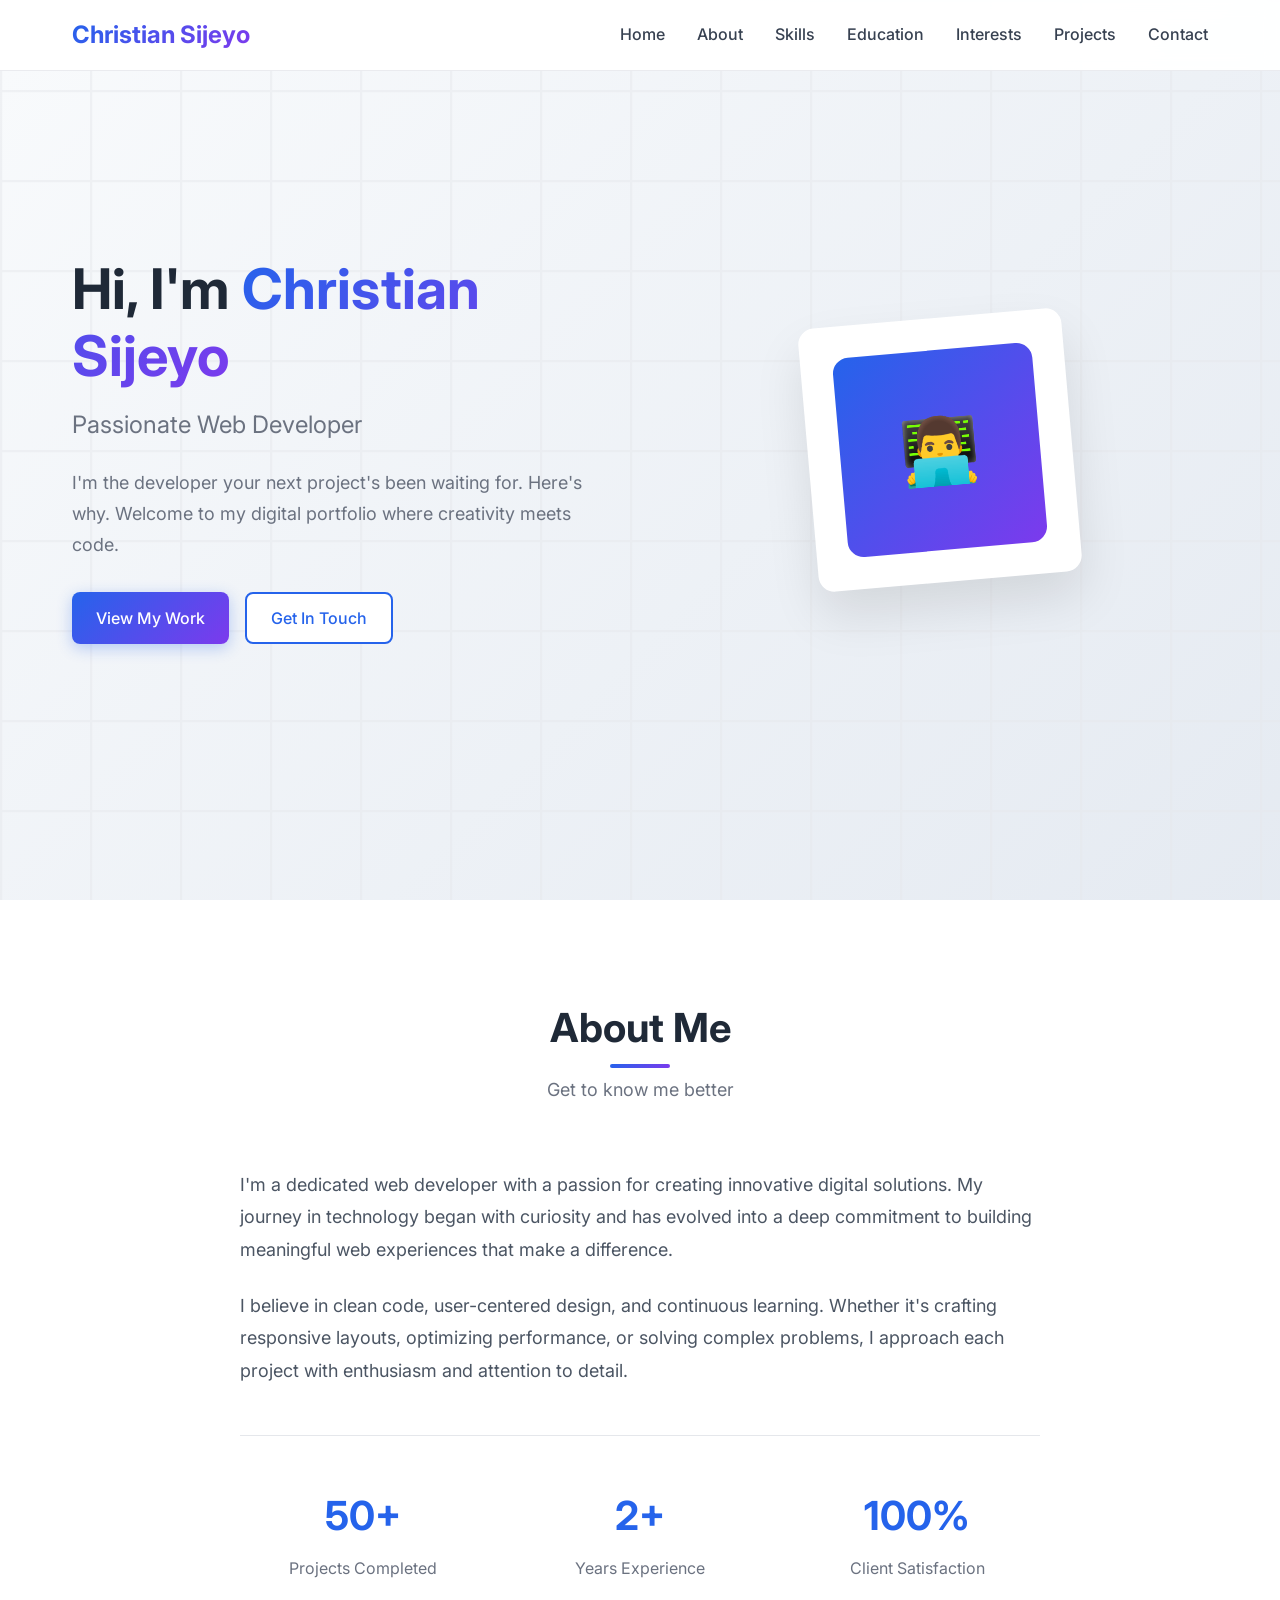
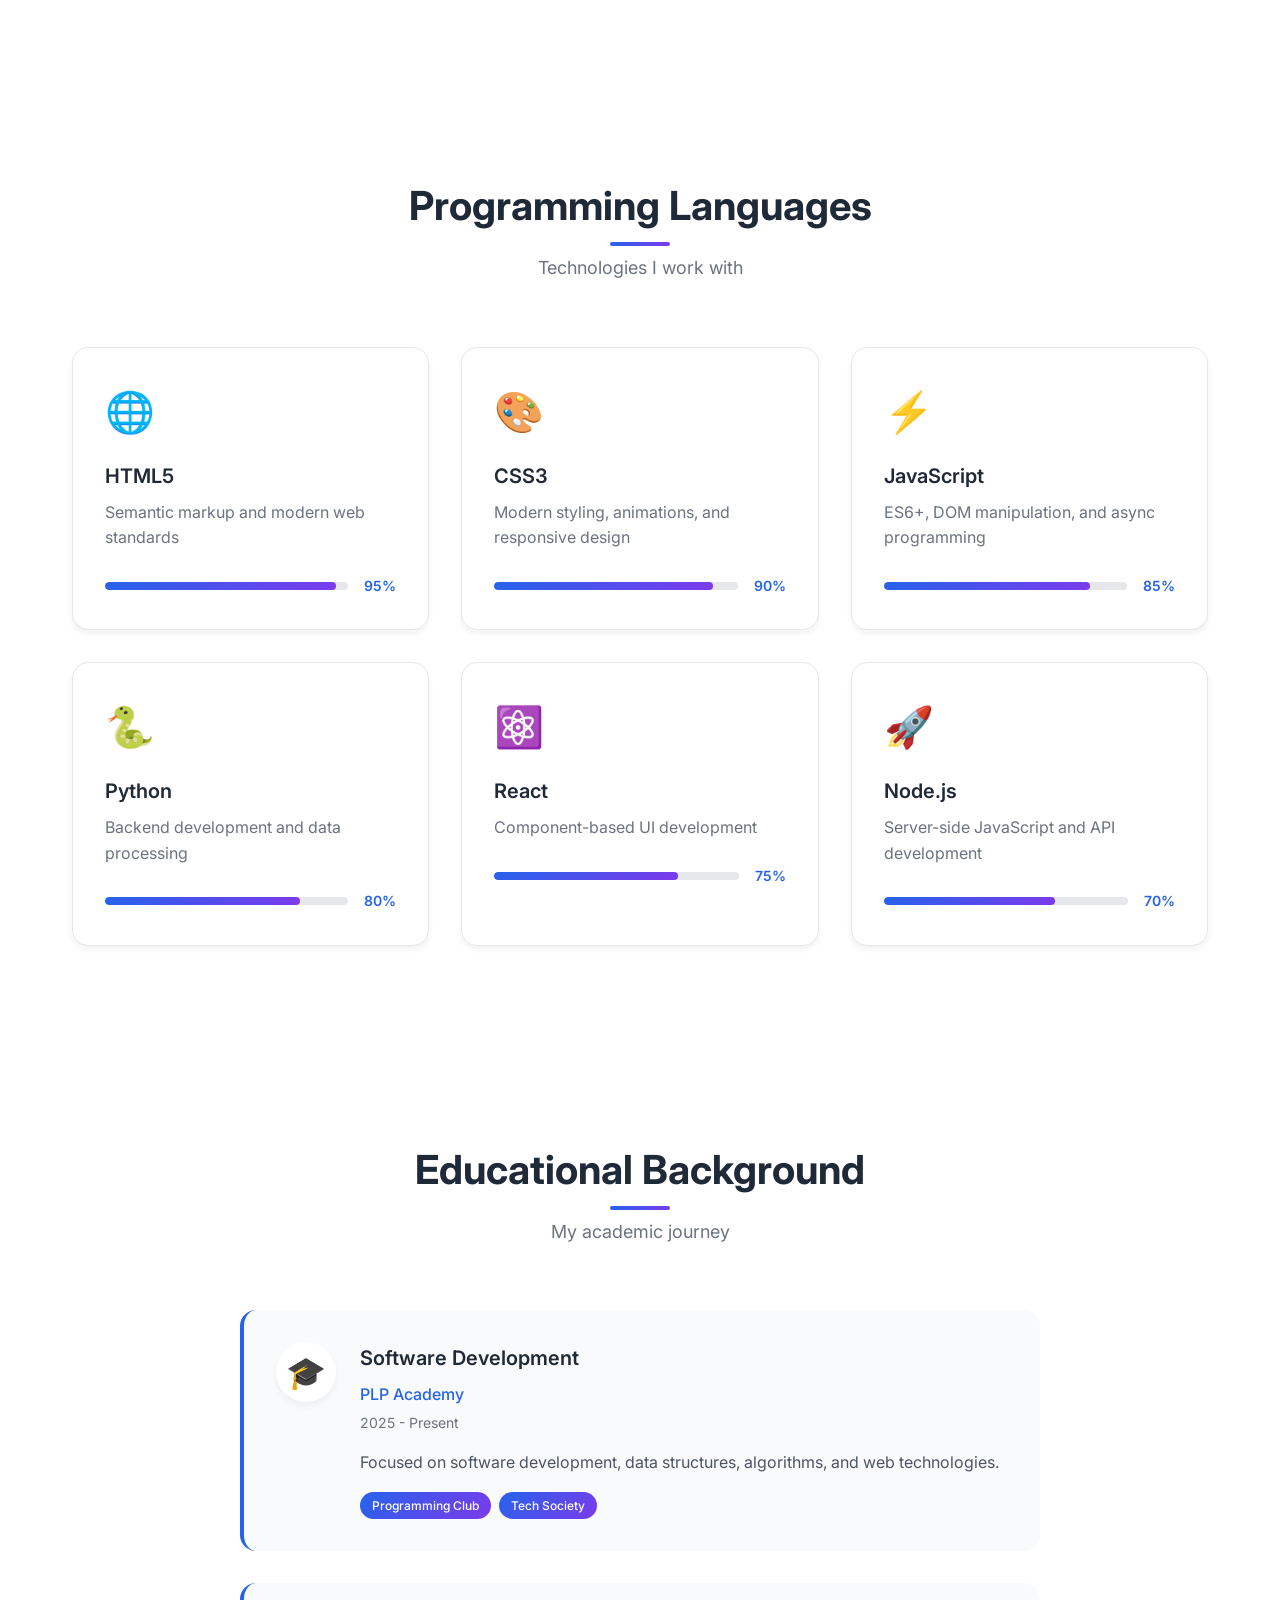
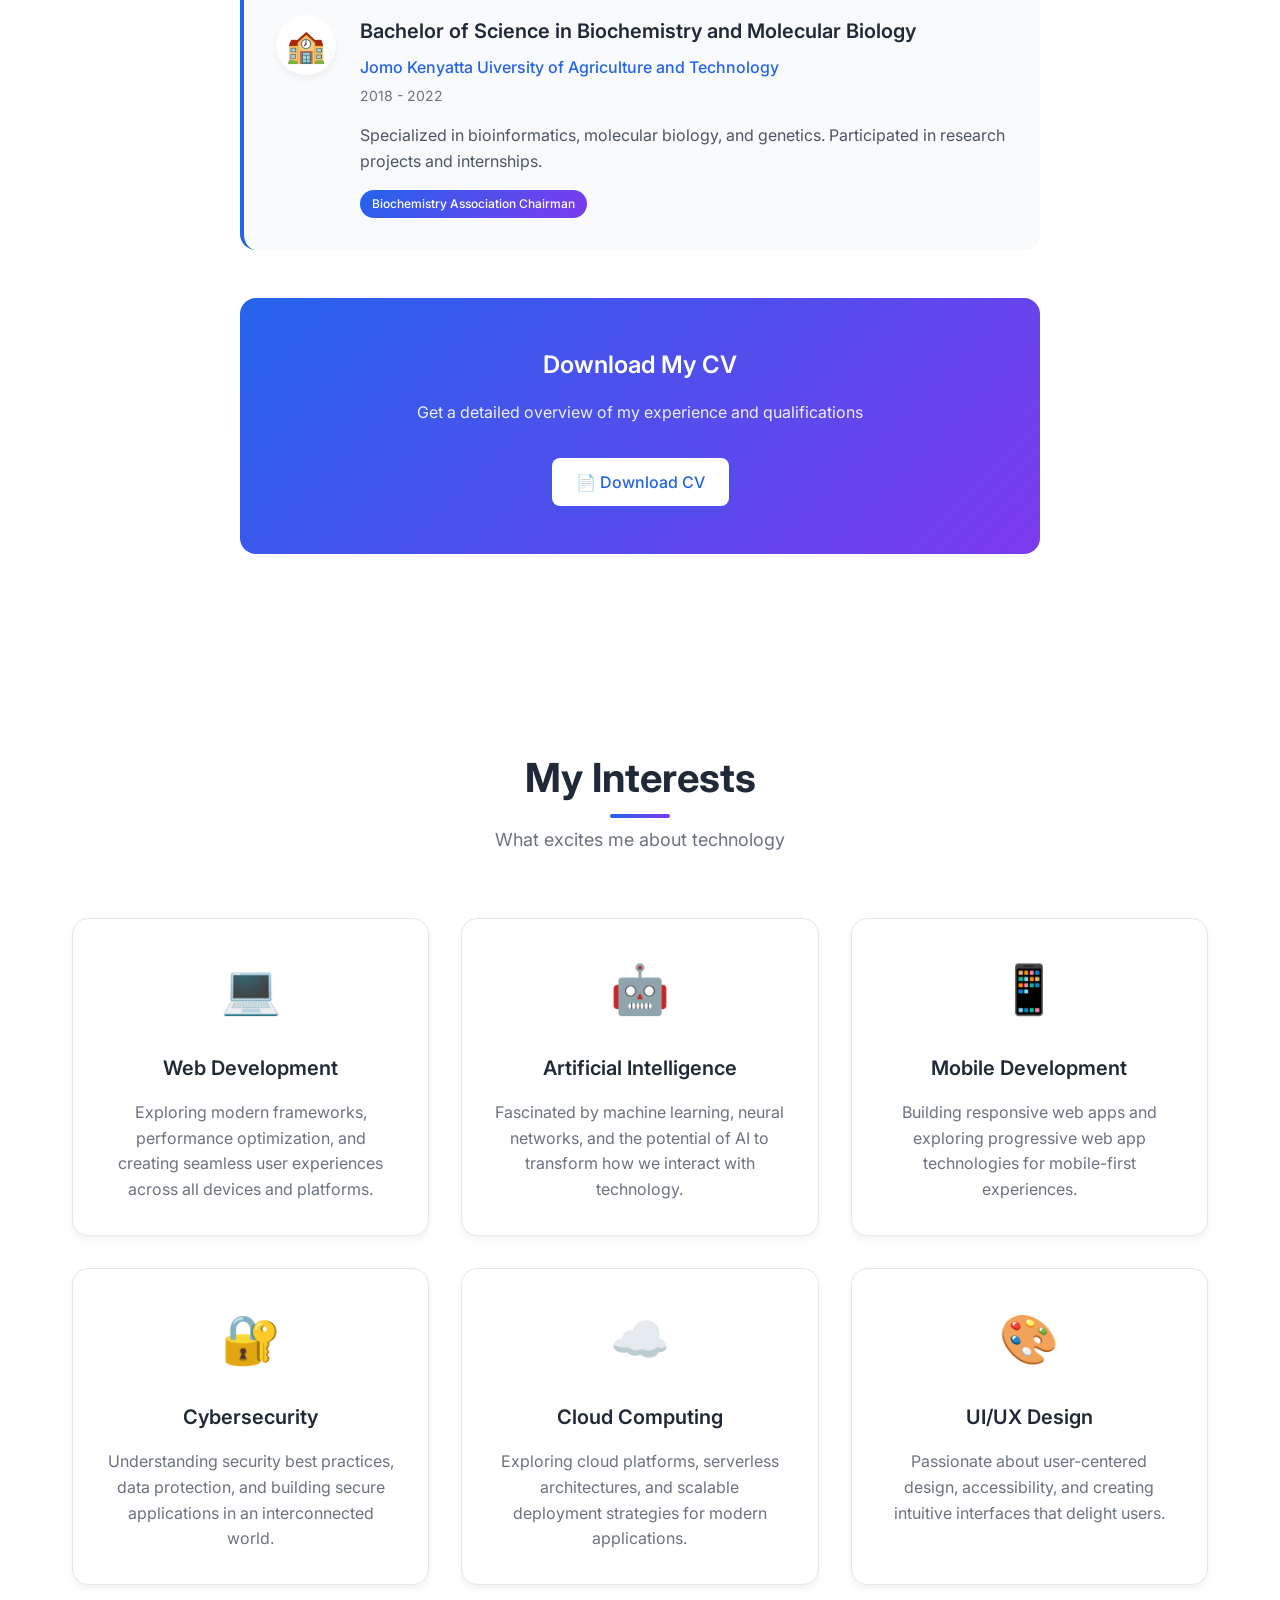
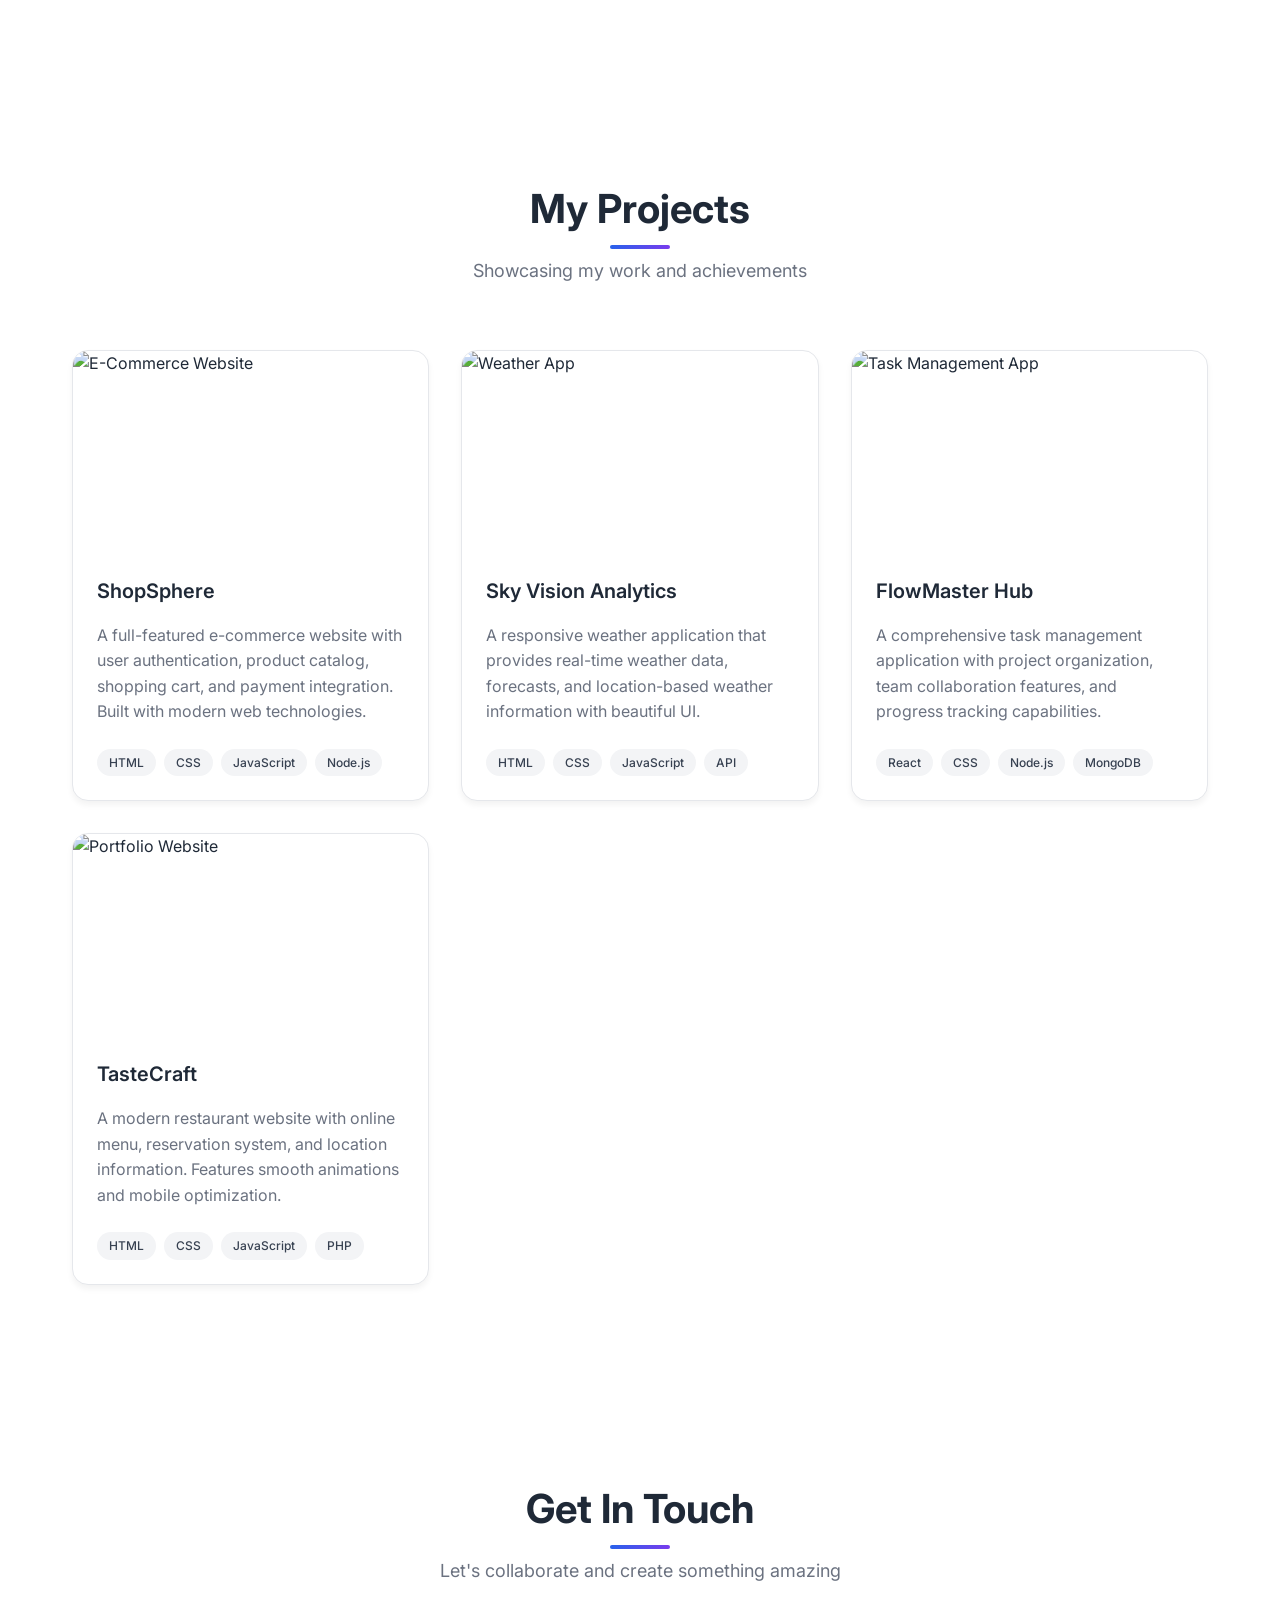
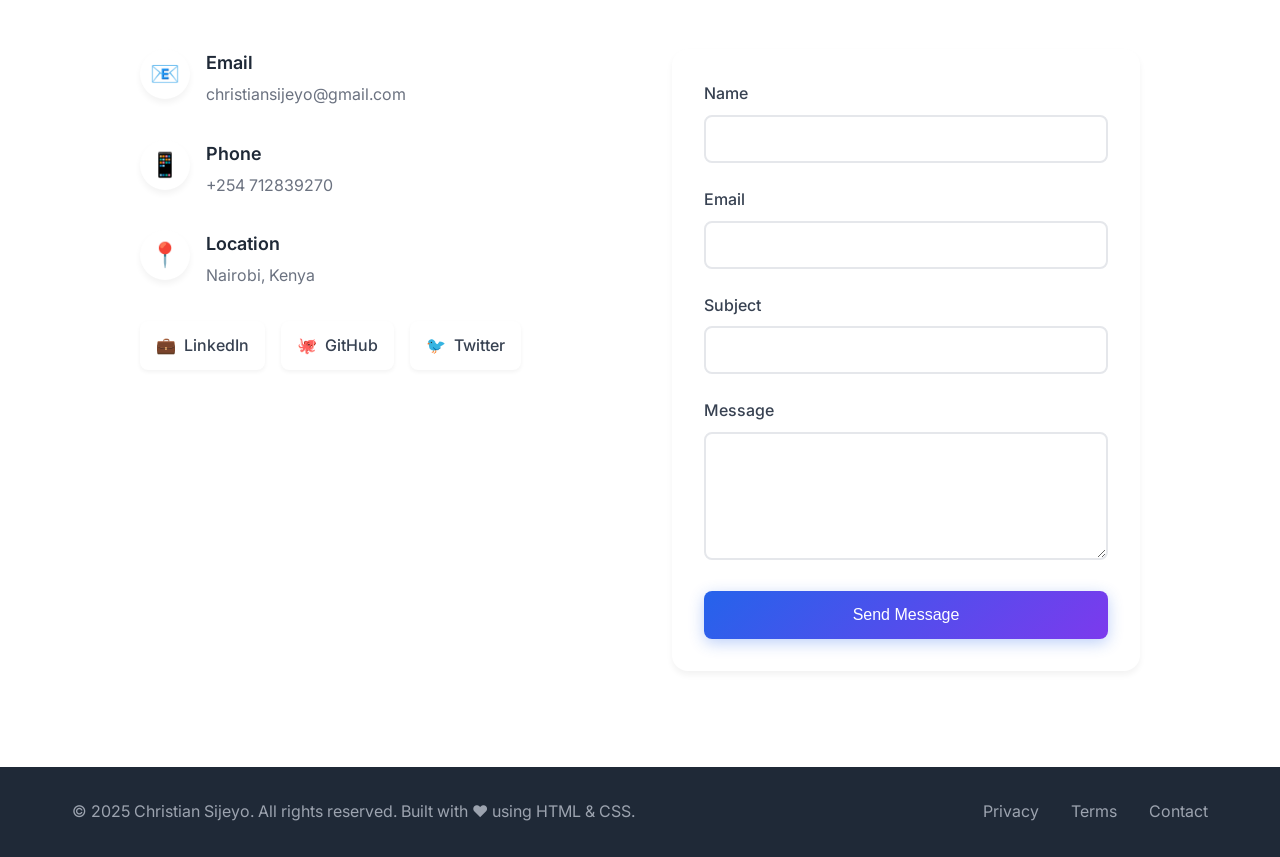
==== portfolio.html @ c9633a33 "First commit" ====
<!DOCTYPE html>
<html lang="en">
<head>
    <meta charset="UTF-8">
    <meta name="viewport" content="width=device-width, initial-scale=1.0">
    <title>Christian Sijeyo - Portfolio | Web Developer</title>
    <meta name="description" content="Portfolio of [Christian Sijeyo] - Passionate Web Developer showcasing skills, projects, and experiences">
    <link rel="stylesheet" href="style.css">
    <link rel="preconnect" href="https://fonts.googleapis.com">
    <link rel="preconnect" href="https://fonts.gstatic.com" crossorigin>
    <link href="https://fonts.googleapis.com/css2?family=Inter:wght@300;400;500;600;700&display=swap" rel="stylesheet">
</head>
<body>
    <!-- Navigation -->
    <nav class="navbar">
        <div class="nav-container">
            <div class="nav-logo">
                <a href="#home">Christian Sijeyo</a>
            </div>
            <input type="checkbox" id="nav-toggle" class="nav-toggle">
            <label for="nav-toggle" class="nav-toggle-label">
                <span></span>
                <span></span>
                <span></span>
            </label>
            <div class="nav-menu">
                <ul class="nav-list">
                    <li class="nav-item">
                        <a href="#home" class="nav-link">Home</a>
                    </li>
                    <li class="nav-item">
                        <a href="#about" class="nav-link">About</a>
                    </li>
                    <li class="nav-item">
                        <a href="#skills" class="nav-link">Skills</a>
                    </li>
                    <li class="nav-item">
                        <a href="#education" class="nav-link">Education</a>
                    </li>
                    <li class="nav-item">
                        <a href="#interests" class="nav-link">Interests</a>
                    </li>
                    <li class="nav-item">
                        <a href="#projects" class="nav-link">Projects</a>
                    </li>
                    <li class="nav-item">
                        <a href="#contact" class="nav-link">Contact</a>
                    </li>
                </ul>
            </div>
        </div>
    </nav>

    <!-- Hero Section -->
    <section id="home" class="hero">
        <div class="hero-container">
            <div class="hero-content">
                <div class="hero-text">
                    <h1 class="hero-title">
                        Hi, I'm <span class="highlight">Christian Sijeyo</span>
                    </h1>
                    <h2 class="hero-subtitle">Passionate Web Developer</h2>
                    <p class="hero-description">
                        I'm the developer your next project's been waiting for. Here's why.                        
                        Welcome to my digital portfolio where creativity meets code.
                    </p>
                    <div class="hero-buttons">
                        <a href="#projects" class="btn btn-primary">View My Work</a>
                        <a href="#contact" class="btn btn-secondary">Get In Touch</a>
                    </div>
                </div>
                <div class="hero-image">
                    <div class="profile-card">
                        <div class="profile-placeholder">
                            <div class="profile-icon">👨‍💻</div>
                        </div>
                    </div>
                </div>
            </div>
        </div>
    </section>

    <!-- About Section -->
    <section id="about" class="about">
        <div class="container">
            <div class="section-header">
                <h2 class="section-title">About Me</h2>
                <p class="section-subtitle">Get to know me better</p>
            </div>
            <div class="about-content">
                <div class="about-text">
                    <p class="about-paragraph">
                        I'm a dedicated web developer with a passion for creating innovative digital solutions. 
                        My journey in technology began with curiosity and has evolved into a deep commitment to 
                        building meaningful web experiences that make a difference.
                    </p>
                    <p class="about-paragraph">
                        I believe in clean code, user-centered design, and continuous learning. Whether it's 
                        crafting responsive layouts, optimizing performance, or solving complex problems, 
                        I approach each project with enthusiasm and attention to detail.
                    </p>
                    <div class="about-stats">
                        <div class="stat">
                            <h3 class="stat-number">50+</h3>
                            <p class="stat-label">Projects Completed</p>
                        </div>
                        <div class="stat">
                            <h3 class="stat-number">2+</h3>
                            <p class="stat-label">Years Experience</p>
                        </div>
                        <div class="stat">
                            <h3 class="stat-number">100%</h3>
                            <p class="stat-label">Client Satisfaction</p>
                        </div>
                    </div>
                </div>
            </div>
        </div>
    </section>

    <!-- Skills Section -->
    <section id="skills" class="skills">
        <div class="container">
            <div class="section-header">
                <h2 class="section-title">Programming Languages</h2>
                <p class="section-subtitle">Technologies I work with</p>
            </div>
            <div class="skills-grid">
                <div class="skill-card">
                    <div class="skill-icon">🌐</div>
                    <h3 class="skill-name">HTML5</h3>
                    <p class="skill-description">Semantic markup and modern web standards</p>
                    <div class="skill-level">
                        <div class="skill-bar">
                            <div class="skill-progress" data-width="95"></div>
                        </div>
                        <span class="skill-percentage">95%</span>
                    </div>
                </div>
                <div class="skill-card">
                    <div class="skill-icon">🎨</div>
                    <h3 class="skill-name">CSS3</h3>
                    <p class="skill-description">Modern styling, animations, and responsive design</p>
                    <div class="skill-level">
                        <div class="skill-bar">
                            <div class="skill-progress" data-width="90"></div>
                        </div>
                        <span class="skill-percentage">90%</span>
                    </div>
                </div>
                <div class="skill-card">
                    <div class="skill-icon">⚡</div>
                    <h3 class="skill-name">JavaScript</h3>
                    <p class="skill-description">ES6+, DOM manipulation, and async programming</p>
                    <div class="skill-level">
                        <div class="skill-bar">
                            <div class="skill-progress" data-width="85"></div>
                        </div>
                        <span class="skill-percentage">85%</span>
                    </div>
                </div>
                <div class="skill-card">
                    <div class="skill-icon">🐍</div>
                    <h3 class="skill-name">Python</h3>
                    <p class="skill-description">Backend development and data processing</p>
                    <div class="skill-level">
                        <div class="skill-bar">
                            <div class="skill-progress" data-width="80"></div>
                        </div>
                        <span class="skill-percentage">80%</span>
                    </div>
                </div>
                <div class="skill-card">
                    <div class="skill-icon">⚛️</div>
                    <h3 class="skill-name">React</h3>
                    <p class="skill-description">Component-based UI development</p>
                    <div class="skill-level">
                        <div class="skill-bar">
                            <div class="skill-progress" data-width="75"></div>
                        </div>
                        <span class="skill-percentage">75%</span>
                    </div>
                </div>
                <div class="skill-card">
                    <div class="skill-icon">🚀</div>
                    <h3 class="skill-name">Node.js</h3>
                    <p class="skill-description">Server-side JavaScript and API development</p>
                    <div class="skill-level">
                        <div class="skill-bar">
                            <div class="skill-progress" data-width="70"></div>
                        </div>
                        <span class="skill-percentage">70%</span>
                    </div>
                </div>
            </div>
        </div>
    </section>

    <!-- Education Section -->
    <section id="education" class="education">
        <div class="container">
            <div class="section-header">
                <h2 class="section-title">Educational Background</h2>
                <p class="section-subtitle">My academic journey</p>
            </div>
            <div class="education-content">
                <div class="education-card">
                    <div class="education-icon">🎓</div>
                    <div class="education-details">
                        <h3 class="education-degree">Software Development</h3>
                        <p class="education-school">PLP Academy</p>
                        <p class="education-year">2025 - Present</p>
                        <p class="education-description">
                            Focused on software development, data structures, algorithms, and web technologies. 
                        </p>
                        <div class="education-highlights">
                            <span class="highlight-tag">Programming Club</span>
                            <span class="highlight-tag">Tech Society</span>
                        </div>
                    </div>
                </div>
                <div class="education-card">
                    <div class="education-icon">🏫</div>
                    <div class="education-details">
                        <h3 class="education-degree">Bachelor of Science in Biochemistry and Molecular Biology</h3>
                        <p class="education-school">Jomo Kenyatta Uiversity of Agriculture and Technology</p>
                        <p class="education-year">2018 - 2022</p>
                        <p class="education-description">
                            Specialized in bioinformatics, molecular biology, and genetics. Participated in research projects and internships.
                        </p>
                        <div class="education-highlights">
                            <span class="highlight-tag">Biochemistry Association Chairman</span>                            
                        </div>
                    </div>
                </div>
                <div class="cv-download">
                    <h3 class="cv-title">Download My CV</h3>
                    <p class="cv-description">Get a detailed overview of my experience and qualifications</p>
                    <a href="./cv.pdf" class="btn btn-primary" download="YourName_CV.pdf">
                        📄 Download CV
                    </a>
                </div>
            </div>
        </div>
    </section>

    <!-- Interests Section -->
    <section id="interests" class="interests">
        <div class="container">
            <div class="section-header">
                <h2 class="section-title">My Interests</h2>
                <p class="section-subtitle">What excites me about technology</p>
            </div>
            <div class="interests-grid">
                <div class="interest-card">
                    <div class="interest-icon">💻</div>
                    <h3 class="interest-title">Web Development</h3>
                    <p class="interest-description">
                        Exploring modern frameworks, performance optimization, and creating 
                        seamless user experiences across all devices and platforms.
                    </p>
                </div>
                <div class="interest-card">
                    <div class="interest-icon">🤖</div>
                    <h3 class="interest-title">Artificial Intelligence</h3>
                    <p class="interest-description">
                        Fascinated by machine learning, neural networks, and the potential 
                        of AI to transform how we interact with technology.
                    </p>
                </div>
                <div class="interest-card">
                    <div class="interest-icon">📱</div>
                    <h3 class="interest-title">Mobile Development</h3>
                    <p class="interest-description">
                        Building responsive web apps and exploring progressive web app 
                        technologies for mobile-first experiences.
                    </p>
                </div>
                <div class="interest-card">
                    <div class="interest-icon">🔐</div>
                    <h3 class="interest-title">Cybersecurity</h3>
                    <p class="interest-description">
                        Understanding security best practices, data protection, and 
                        building secure applications in an interconnected world.
                    </p>
                </div>
                <div class="interest-card">
                    <div class="interest-icon">☁️</div>
                    <h3 class="interest-title">Cloud Computing</h3>
                    <p class="interest-description">
                        Exploring cloud platforms, serverless architectures, and 
                        scalable deployment strategies for modern applications.
                    </p>
                </div>
                <div class="interest-card">
                    <div class="interest-icon">🎨</div>
                    <h3 class="interest-title">UI/UX Design</h3>
                    <p class="interest-description">
                        Passionate about user-centered design, accessibility, and 
                        creating intuitive interfaces that delight users.
                    </p>
                </div>
            </div>
        </div>
    </section>

    <!-- Projects Section -->
    <section id="projects" class="projects">
        <div class="container">
            <div class="section-header">
                <h2 class="section-title">My Projects</h2>
                <p class="section-subtitle">Showcasing my work and achievements</p>
            </div>
            <div class="projects-grid">
                <div class="project-card">
                    <div class="project-image">
                        <img src="https://images.pexels.com/photos/196644/pexels-photo-196644.jpeg?auto=compress&cs=tinysrgb&w=600" alt="E-Commerce Website" loading="lazy">
                        <div class="project-overlay">
                            <div class="project-links">
                                <a href="#" class="project-link" target="_blank" rel="noopener">
                                    <span>👁️</span> Live Demo
                                </a>
                                <a href="#" class="project-link" target="_blank" rel="noopener">
                                    <span>💻</span> Code
                                </a>
                            </div>
                        </div>
                    </div>
                    <div class="project-content">
                        <h3 class="project-title">ShopSphere</h3>
                        <p class="project-description">
                            A full-featured e-commerce website with user authentication, product catalog, 
                            shopping cart, and payment integration. Built with modern web technologies.
                        </p>
                        <div class="project-tech">
                            <span class="tech-tag">HTML</span>
                            <span class="tech-tag">CSS</span>
                            <span class="tech-tag">JavaScript</span>
                            <span class="tech-tag">Node.js</span>
                        </div>
                    </div>
                </div>
                <div class="project-card">
                    <div class="project-image">
                        <img src="https://images.pexels.com/photos/590020/pexels-photo-590020.jpeg?auto=compress&cs=tinysrgb&w=600" alt="Weather App" loading="lazy">
                        <div class="project-overlay">
                            <div class="project-links">
                                <a href="#" class="project-link" target="_blank" rel="noopener">
                                    <span>👁️</span> Live Demo
                                </a>
                                <a href="#" class="project-link" target="_blank" rel="noopener">
                                    <span>💻</span> Code
                                </a>
                            </div>
                        </div>
                    </div>
                    <div class="project-content">
                        <h3 class="project-title">Sky Vision Analytics</h3>
                        <p class="project-description">
                            A responsive weather application that provides real-time weather data, 
                            forecasts, and location-based weather information with beautiful UI.
                        </p>
                        <div class="project-tech">
                            <span class="tech-tag">HTML</span>
                            <span class="tech-tag">CSS</span>
                            <span class="tech-tag">JavaScript</span>
                            <span class="tech-tag">API</span>
                        </div>
                    </div>
                </div>
                <div class="project-card">
                    <div class="project-image">
                        <img src="https://images.pexels.com/photos/3184418/pexels-photo-3184418.jpeg?auto=compress&cs=tinysrgb&w=600" alt="Task Management App" loading="lazy">
                        <div class="project-overlay">
                            <div class="project-links">
                                <a href="#" class="project-link" target="_blank" rel="noopener">
                                    <span>👁️</span> Live Demo
                                </a>
                                <a href="#" class="project-link" target="_blank" rel="noopener">
                                    <span>💻</span> Code
                                </a>
                            </div>
                        </div>
                    </div>
                    <div class="project-content">
                        <h3 class="project-title">FlowMaster Hub</h3>
                        <p class="project-description">
                            A comprehensive task management application with project organization, 
                            team collaboration features, and progress tracking capabilities.
                        </p>
                        <div class="project-tech">
                            <span class="tech-tag">React</span>
                            <span class="tech-tag">CSS</span>
                            <span class="tech-tag">Node.js</span>
                            <span class="tech-tag">MongoDB</span>
                        </div>
                    </div>
                </div>
                <div class="project-card">
                    <div class="project-image">
                        <img src="https://images.pexels.com/photos/1181467/pexels-photo-1181467.jpeg?auto=compress&cs=tinysrgb&w=600" alt="Portfolio Website" loading="lazy">
                        <div class="project-overlay">
                            <div class="project-links">
                                <a href="#" class="project-link" target="_blank" rel="noopener">
                                    <span>👁️</span> Live Demo
                                </a>
                                <a href="#" class="project-link" target="_blank" rel="noopener">
                                    <span>💻</span> Code
                                </a>
                            </div>
                        </div>
                    </div>
                    <div class="project-content">
                        <h3 class="project-title">TasteCraft</h3>
                        <p class="project-description">
                            A modern restaurant website with online menu, reservation system, 
                            and location information. Features smooth animations and mobile optimization.
                        </p>
                        <div class="project-tech">
                            <span class="tech-tag">HTML</span>
                            <span class="tech-tag">CSS</span>
                            <span class="tech-tag">JavaScript</span>
                            <span class="tech-tag">PHP</span>
                        </div>
                    </div>
                </div>
            </div>
        </div>
    </section>

    <!-- Contact Section -->
    <section id="contact" class="contact">
        <div class="container">
            <div class="section-header">
                <h2 class="section-title">Get In Touch</h2>
                <p class="section-subtitle">Let's collaborate and create something amazing</p>
            </div>
            <div class="contact-content">
                <div class="contact-info">
                    <div class="contact-item">
                        <div class="contact-icon">📧</div>
                        <div class="contact-details">
                            <h3 class="contact-title">Email</h3>
                            <p class="contact-text">christiansijeyo@gmail.com</p>
                        </div>
                    </div>
                    <div class="contact-item">
                        <div class="contact-icon">📱</div>
                        <div class="contact-details">
                            <h3 class="contact-title">Phone</h3>
                            <p class="contact-text">+254 712839270</p>
                        </div>
                    </div>
                    <div class="contact-item">
                        <div class="contact-icon">📍</div>
                        <div class="contact-details">
                            <h3 class="contact-title">Location</h3>
                            <p class="contact-text">Nairobi, Kenya</p>
                        </div>
                    </div>
                    <div class="social-links">
                        <a href="#" class="social-link" target="_blank" rel="noopener">
                            <span>💼</span> LinkedIn
                        </a>
                        <a href="#" class="social-link" target="_blank" rel="noopener">
                            <span>🐙</span> GitHub
                        </a>
                        <a href="#" class="social-link" target="_blank" rel="noopener">
                            <span>🐦</span> Twitter
                        </a>
                    </div>
                </div>
                <form class="contact-form" action="#" method="POST">
                    <div class="form-group">
                        <label for="name" class="form-label">Name</label>
                        <input type="text" id="name" name="name" class="form-input" required>
                    </div>
                    <div class="form-group">
                        <label for="email" class="form-label">Email</label>
                        <input type="email" id="email" name="email" class="form-input" required>
                    </div>
                    <div class="form-group">
                        <label for="subject" class="form-label">Subject</label>
                        <input type="text" id="subject" name="subject" class="form-input" required>
                    </div>
                    <div class="form-group">
                        <label for="message" class="form-label">Message</label>
                        <textarea id="message" name="message" rows="5" class="form-input" required></textarea>
                    </div>
                    <button type="submit" class="btn btn-primary btn-full">Send Message</button>
                </form>
            </div>
        </div>
    </section>

    <!-- Footer -->
    <footer class="footer">
        <div class="container">
            <div class="footer-content">
                <p class="footer-text">
                    © 2025 Christian Sijeyo. All rights reserved. Built with ❤️ using HTML & CSS.
                </p>
                <div class="footer-links">
                    <a href="#home" class="footer-link">Privacy</a>
                    <a href="#home" class="footer-link">Terms</a>
                    <a href="#contact" class="footer-link">Contact</a>
                </div>
            </div>
        </div>
    </footer>
</body>
</html>
---- style.css ----
/* Reset and Base Styles */
*,
*::before,
*::after {
    margin: 0;
    padding: 0;
    box-sizing: border-box;
}

html {
    scroll-behavior: smooth;
    font-size: 16px;
}

body {
    font-family: 'Inter', -apple-system, BlinkMacSystemFont, 'Segoe UI', Roboto, Oxygen, Ubuntu, Cantarell, sans-serif;
    line-height: 1.6;
    color: #1f2937;
    background-color: #ffffff;
    overflow-x: hidden;
}

/* Utility Classes */
.container {
    max-width: 1200px;
    margin: 0 auto;
    padding: 0 2rem;
}

.btn {
    display: inline-flex;
    align-items: center;
    justify-content: center;
    padding: 0.75rem 1.5rem;
    border: none;
    border-radius: 0.5rem;
    font-weight: 500;
    text-decoration: none;
    transition: all 0.3s ease;
    cursor: pointer;
    font-size: 1rem;
    line-height: 1.5;
    text-align: center;
}

.btn-primary {
    background: linear-gradient(135deg, #2563eb 0%, #7c3aed 100%);
    color: white;
    box-shadow: 0 4px 15px rgba(37, 99, 235, 0.3);
}

.btn-primary:hover {
    transform: translateY(-2px);
    box-shadow: 0 8px 25px rgba(37, 99, 235, 0.4);
}

.btn-secondary {
    background: white;
    color: #2563eb;
    border: 2px solid #2563eb;
}

.btn-secondary:hover {
    background: #2563eb;
    color: white;
    transform: translateY(-2px);
}

.btn-full {
    width: 100%;
}

.section-header {
    text-align: center;
    margin-bottom: 4rem;
}

.section-title {
    font-size: 2.5rem;
    font-weight: 700;
    color: #1f2937;
    margin-bottom: 1rem;
    position: relative;
}

.section-title::after {
    content: '';
    position: absolute;
    bottom: -0.5rem;
    left: 50%;
    transform: translateX(-50%);
    width: 60px;
    height: 4px;
    background: linear-gradient(135deg, #2563eb 0%, #7c3aed 100%);
    border-radius: 2px;
}

.section-subtitle {
    font-size: 1.125rem;
    color: #6b7280;
    max-width: 600px;
    margin: 0 auto;
}

.highlight {
    background: linear-gradient(135deg, #2563eb 0%, #7c3aed 100%);
    -webkit-background-clip: text;
    -webkit-text-fill-color: transparent;
    background-clip: text;
}

/* Navigation */
.navbar {
    position: fixed;
    top: 0;
    width: 100%;
    background: rgba(255, 255, 255, 0.95);
    backdrop-filter: blur(10px);
    border-bottom: 1px solid rgba(229, 231, 235, 0.8);
    z-index: 1000;
    transition: all 0.3s ease;
}

.nav-container {
    max-width: 1200px;
    margin: 0 auto;
    padding: 0 2rem;
    display: flex;
    align-items: center;
    justify-content: space-between;
    height: 70px;
}

.nav-logo a {
    font-size: 1.5rem;
    font-weight: 700;
    color: #1f2937;
    text-decoration: none;
    background: linear-gradient(135deg, #2563eb 0%, #7c3aed 100%);
    -webkit-background-clip: text;
    -webkit-text-fill-color: transparent;
    background-clip: text;
}

.nav-list {
    display: flex;
    list-style: none;
    gap: 2rem;
}

.nav-link {
    color: #374151;
    text-decoration: none;
    font-weight: 500;
    padding: 0.5rem 0;
    position: relative;
    transition: color 0.3s ease;
}

.nav-link:hover {
    color: #2563eb;
}

.nav-link::after {
    content: '';
    position: absolute;
    bottom: 0;
    left: 0;
    width: 0;
    height: 2px;
    background: linear-gradient(135deg, #2563eb 0%, #7c3aed 100%);
    transition: width 0.3s ease;
}

.nav-link:hover::after {
    width: 100%;
}

/* Mobile Navigation */
.nav-toggle {
    display: none;
}

.nav-toggle-label {
    display: none;
    flex-direction: column;
    cursor: pointer;
    gap: 4px;
}

.nav-toggle-label span {
    width: 25px;
    height: 3px;
    background: #374151;
    transition: all 0.3s ease;
    border-radius: 2px;
}

/* Hero Section */
.hero {
    min-height: 100vh;
    display: flex;
    align-items: center;
    background: 
        linear-gradient(135deg, rgba(248, 250, 252, 0.9) 0%, rgba(226, 232, 240, 0.9) 100%),
        url('https://images.pexels.com/photos/1181467/pexels-photo-1181467.jpeg?auto=compress&cs=tinysrgb&w=1920&h=1080&fit=crop') center/cover;
    position: relative;
    overflow: hidden;
}

.hero::before {
    content: '';
    position: absolute;
    top: 0;
    left: 0;
    right: 0;
    bottom: 0;
    background: url('data:image/svg+xml,<svg xmlns="http://www.w3.org/2000/svg" viewBox="0 0 100 100"><defs><pattern id="grid" width="10" height="10" patternUnits="userSpaceOnUse"><path d="M 10 0 L 0 0 0 10" fill="none" stroke="%23e5e7eb" stroke-width="0.5"/></pattern></defs><rect width="100" height="100" fill="url(%23grid)"/></svg>');
    opacity: 0.5;
}

.hero-container {
    max-width: 1200px;
    margin: 0 auto;
    padding: 0 2rem;
    position: relative;
    z-index: 1;
}

.hero-content {
    display: grid;
    grid-template-columns: 1fr 1fr;
    gap: 4rem;
    align-items: center;
}

.hero-title {
    font-size: 3.5rem;
    font-weight: 700;
    line-height: 1.2;
    margin-bottom: 1rem;
    color: #1f2937;
    animation: fadeInUp 1s ease-out;
}

.hero-subtitle {
    font-size: 1.5rem;
    color: #6b7280;
    margin-bottom: 1.5rem;
    font-weight: 400;
    animation: fadeInUp 1s ease-out 0.2s both;
}

.hero-description {
    font-size: 1.125rem;
    color: #6b7280;
    margin-bottom: 2rem;
    line-height: 1.7;
    animation: fadeInUp 1s ease-out 0.4s both;
}

.hero-buttons {
    display: flex;
    gap: 1rem;
    flex-wrap: wrap;
    animation: fadeInUp 1s ease-out 0.6s both;
}

.hero-image {
    display: flex;
    justify-content: center;
    align-items: center;
    animation: fadeInUp 1s ease-out 0.8s both;
}

.profile-card {
    background: white;
    padding: 2rem;
    border-radius: 1rem;
    box-shadow: 0 25px 50px rgba(0, 0, 0, 0.1);
    transform: rotate(-5deg);
    transition: transform 0.3s ease;
}

.profile-card:hover {
    transform: rotate(0deg);
}

.profile-placeholder {
    width: 200px;
    height: 200px;
    background: linear-gradient(135deg, #2563eb 0%, #7c3aed 100%);
    border-radius: 1rem;
    display: flex;
    align-items: center;
    justify-content: center;
}

.profile-icon {
    font-size: 4rem;
}

/* About Section */
.about {
    padding: 6rem 0;
    background: white;
}

.about-content {
    max-width: 800px;
    margin: 0 auto;
}

.about-paragraph {
    font-size: 1.125rem;
    line-height: 1.8;
    color: #4b5563;
    margin-bottom: 1.5rem;
}

.about-stats {
    display: grid;
    grid-template-columns: repeat(3, 1fr);
    gap: 2rem;
    margin-top: 3rem;
    padding-top: 3rem;
    border-top: 1px solid #e5e7eb;
}

.stat {
    text-align: center;
    transition: transform 0.3s ease;
}

.stat:hover {
    transform: translateY(-5px);
}

.stat-number {
    font-size: 2.5rem;
    font-weight: 700;
    color: #2563eb;
    margin-bottom: 0.5rem;
}

.stat-label {
    color: #6b7280;
    font-size: 1rem;
}

/* Skills Section */
.skills {
    padding: 6rem 0;
    background: 
        linear-gradient(rgba(248, 250, 252, 0.95), rgba(248, 250, 252, 0.95)),
        url('https://images.pexels.com/photos/270348/pexels-photo-270348.jpeg?auto=compress&cs=tinysrgb&w=1920&h=1080&fit=crop') center/cover;
    background-attachment: fixed;
}

.skills-grid {
    display: grid;
    grid-template-columns: repeat(auto-fit, minmax(350px, 1fr));
    gap: 2rem;
}

.skill-card {
    background: white;
    padding: 2rem;
    border-radius: 1rem;
    box-shadow: 0 4px 6px rgba(0, 0, 0, 0.05);
    transition: all 0.3s ease;
    border: 1px solid #e5e7eb;
}

.skill-card:hover {
    transform: translateY(-5px);
    box-shadow: 0 20px 25px rgba(0, 0, 0, 0.1);
}

.skill-icon {
    font-size: 2.5rem;
    margin-bottom: 1rem;
    display: block;
}

.skill-name {
    font-size: 1.25rem;
    font-weight: 600;
    color: #1f2937;
    margin-bottom: 0.5rem;
}

.skill-description {
    color: #6b7280;
    margin-bottom: 1.5rem;
    line-height: 1.6;
}

.skill-level {
    display: flex;
    align-items: center;
    gap: 1rem;
}

.skill-bar {
    flex: 1;
    height: 8px;
    background: #e5e7eb;
    border-radius: 4px;
    overflow: hidden;
}

.skill-progress {
    height: 100%;
    background: linear-gradient(135deg, #2563eb 0%, #7c3aed 100%);
    border-radius: 4px;
    width: 0;
    animation: fillBar 2s ease-in-out forwards;
}

.skill-progress[data-width="95"] {
    animation-delay: 0.1s;
    width: 95%;
}

.skill-progress[data-width="90"] {
    animation-delay: 0.2s;
    width: 90%;
}

.skill-progress[data-width="85"] {
    animation-delay: 0.3s;
    width: 85%;
}

.skill-progress[data-width="80"] {
    animation-delay: 0.4s;
    width: 80%;
}

.skill-progress[data-width="75"] {
    animation-delay: 0.5s;
    width: 75%;
}

.skill-progress[data-width="70"] {
    animation-delay: 0.6s;
    width: 70%;
}

.skill-percentage {
    font-weight: 600;
    color: #2563eb;
    font-size: 0.875rem;
}

/* Education Section */
.education {
    padding: 6rem 0;
    background: 
        linear-gradient(rgba(255, 255, 255, 0.95), rgba(255, 255, 255, 0.95)),
        url('https://images.pexels.com/photos/1181263/pexels-photo-1181263.jpeg?auto=compress&cs=tinysrgb&w=1920&h=1080&fit=crop') center/cover;
    background-attachment: fixed;
}

.education-content {
    max-width: 800px;
    margin: 0 auto;
}

.education-card {
    display: flex;
    gap: 1.5rem;
    background: #f8fafc;
    padding: 2rem;
    border-radius: 1rem;
    margin-bottom: 2rem;
    border-left: 4px solid #2563eb;
    transition: all 0.3s ease;
}

.education-card:hover {
    transform: translateX(10px);
    box-shadow: 0 10px 25px rgba(0, 0, 0, 0.1);
}

.education-icon {
    font-size: 2rem;
    background: white;
    width: 60px;
    height: 60px;
    border-radius: 50%;
    display: flex;
    align-items: center;
    justify-content: center;
    flex-shrink: 0;
    box-shadow: 0 4px 6px rgba(0, 0, 0, 0.05);
}

.education-degree {
    font-size: 1.25rem;
    font-weight: 600;
    color: #1f2937;
    margin-bottom: 0.5rem;
}

.education-school {
    color: #2563eb;
    font-weight: 500;
    margin-bottom: 0.25rem;
}

.education-year {
    color: #6b7280;
    font-size: 0.875rem;
    margin-bottom: 1rem;
}

.education-description {
    color: #4b5563;
    line-height: 1.6;
    margin-bottom: 1rem;
}

.education-highlights {
    display: flex;
    gap: 0.5rem;
    flex-wrap: wrap;
}

.highlight-tag {
    background: linear-gradient(135deg, #2563eb 0%, #7c3aed 100%);
    color: white;
    padding: 0.25rem 0.75rem;
    border-radius: 1rem;
    font-size: 0.75rem;
    font-weight: 500;
}

.cv-download {
    text-align: center;
    background: linear-gradient(135deg, #2563eb 0%, #7c3aed 100%);
    color: white;
    padding: 3rem 2rem;
    border-radius: 1rem;
    margin-top: 3rem;
}

.cv-title {
    font-size: 1.5rem;
    font-weight: 600;
    margin-bottom: 1rem;
}

.cv-description {
    margin-bottom: 2rem;
    opacity: 0.9;
}

.cv-download .btn {
    background: white;
    color: #2563eb;
}

.cv-download .btn:hover {
    transform: translateY(-2px);
    box-shadow: 0 10px 25px rgba(0, 0, 0, 0.2);
}

/* Interests Section */
.interests {
    padding: 6rem 0;
    background: 
        linear-gradient(rgba(248, 250, 252, 0.95), rgba(248, 250, 252, 0.95)),
        url('https://images.pexels.com/photos/1181675/pexels-photo-1181675.jpeg?auto=compress&cs=tinysrgb&w=1920&h=1080&fit=crop') center/cover;
    background-attachment: fixed;
}

.interests-grid {
    display: grid;
    grid-template-columns: repeat(auto-fit, minmax(300px, 1fr));
    gap: 2rem;
}

.interest-card {
    background: white;
    padding: 2rem;
    border-radius: 1rem;
    text-align: center;
    box-shadow: 0 4px 6px rgba(0, 0, 0, 0.05);
    transition: all 0.3s ease;
    border: 1px solid #e5e7eb;
}

.interest-card:hover {
    transform: translateY(-10px);
    box-shadow: 0 20px 25px rgba(0, 0, 0, 0.1);
}

.interest-icon {
    font-size: 3rem;
    margin-bottom: 1.5rem;
    display: block;
}

.interest-title {
    font-size: 1.25rem;
    font-weight: 600;
    color: #1f2937;
    margin-bottom: 1rem;
}

.interest-description {
    color: #6b7280;
    line-height: 1.6;
}

/* Projects Section */
.projects {
    padding: 6rem 0;
    background: 
        linear-gradient(rgba(255, 255, 255, 0.95), rgba(255, 255, 255, 0.95)),
        url('https://images.pexels.com/photos/574077/pexels-photo-574077.jpeg?auto=compress&cs=tinysrgb&w=1920&h=1080&fit=crop') center/cover;
    background-attachment: fixed;
}

.projects-grid {
    display: grid;
    grid-template-columns: repeat(auto-fit, minmax(350px, 1fr));
    gap: 2rem;
}

.project-card {
    background: white;
    border-radius: 1rem;
    overflow: hidden;
    box-shadow: 0 4px 6px rgba(0, 0, 0, 0.05);
    transition: all 0.3s ease;
    border: 1px solid #e5e7eb;
}

.project-card:hover {
    transform: translateY(-10px);
    box-shadow: 0 25px 50px rgba(0, 0, 0, 0.15);
}

.project-image {
    position: relative;
    overflow: hidden;
    height: 200px;
}

.project-image img {
    width: 100%;
    height: 100%;
    object-fit: cover;
    transition: transform 0.3s ease;
}

.project-card:hover .project-image img {
    transform: scale(1.1);
}

.project-overlay {
    position: absolute;
    top: 0;
    left: 0;
    right: 0;
    bottom: 0;
    background: rgba(37, 99, 235, 0.9);
    display: flex;
    align-items: center;
    justify-content: center;
    opacity: 0;
    transition: opacity 0.3s ease;
}

.project-card:hover .project-overlay {
    opacity: 1;
}

.project-links {
    display: flex;
    gap: 1rem;
}

.project-link {
    background: white;
    color: #2563eb;
    padding: 0.75rem 1.5rem;
    border-radius: 0.5rem;
    text-decoration: none;
    font-weight: 500;
    transition: all 0.3s ease;
    display: flex;
    align-items: center;
    gap: 0.5rem;
}

.project-link:hover {
    transform: translateY(-2px);
    box-shadow: 0 4px 15px rgba(0, 0, 0, 0.2);
}

.project-content {
    padding: 1.5rem;
}

.project-title {
    font-size: 1.25rem;
    font-weight: 600;
    color: #1f2937;
    margin-bottom: 1rem;
}

.project-description {
    color: #6b7280;
    line-height: 1.6;
    margin-bottom: 1.5rem;
}

.project-tech {
    display: flex;
    flex-wrap: wrap;
    gap: 0.5rem;
}

.tech-tag {
    background: #f3f4f6;
    color: #374151;
    padding: 0.25rem 0.75rem;
    border-radius: 1rem;
    font-size: 0.75rem;
    font-weight: 500;
}

/* Contact Section */
.contact {
    padding: 6rem 0;
    background: 
        linear-gradient(rgba(248, 250, 252, 0.95), rgba(248, 250, 252, 0.95)),
        url('https://images.pexels.com/photos/1181244/pexels-photo-1181244.jpeg?auto=compress&cs=tinysrgb&w=1920&h=1080&fit=crop') center/cover;
    background-attachment: fixed;
}

.contact-content {
    display: grid;
    grid-template-columns: 1fr 1fr;
    gap: 4rem;
    max-width: 1000px;
    margin: 0 auto;
}

.contact-item {
    display: flex;
    gap: 1rem;
    margin-bottom: 2rem;
}

.contact-icon {
    font-size: 1.5rem;
    background: white;
    width: 50px;
    height: 50px;
    border-radius: 50%;
    display: flex;
    align-items: center;
    justify-content: center;
    flex-shrink: 0;
    box-shadow: 0 4px 6px rgba(0, 0, 0, 0.05);
}

.contact-title {
    font-size: 1.125rem;
    font-weight: 600;
    color: #1f2937;
    margin-bottom: 0.25rem;
}

.contact-text {
    color: #6b7280;
}

.social-links {
    display: flex;
    gap: 1rem;
    flex-wrap: wrap;
}

.social-link {
    background: white;
    color: #374151;
    padding: 0.75rem 1rem;
    border-radius: 0.5rem;
    text-decoration: none;
    font-weight: 500;
    transition: all 0.3s ease;
    display: flex;
    align-items: center;
    gap: 0.5rem;
    box-shadow: 0 2px 4px rgba(0, 0, 0, 0.05);
}

.social-link:hover {
    background: #2563eb;
    color: white;
    transform: translateY(-2px);
    box-shadow: 0 4px 15px rgba(37, 99, 235, 0.3);
}

.contact-form {
    background: white;
    padding: 2rem;
    border-radius: 1rem;
    box-shadow: 0 4px 6px rgba(0, 0, 0, 0.05);
}

.form-group {
    margin-bottom: 1.5rem;
}

.form-label {
    display: block;
    font-weight: 500;
    color: #374151;
    margin-bottom: 0.5rem;
}

.form-input {
    width: 100%;
    padding: 0.75rem;
    border: 2px solid #e5e7eb;
    border-radius: 0.5rem;
    font-size: 1rem;
    transition: border-color 0.3s ease;
    font-family: inherit;
}

.form-input:focus {
    outline: none;
    border-color: #2563eb;
    box-shadow: 0 0 0 3px rgba(37, 99, 235, 0.1);
}

textarea.form-input {
    resize: vertical;
    min-height: 120px;
}

/* Footer */
.footer {
    background: #1f2937;
    color: white;
    padding: 2rem 0;
    text-align: center;
}

.footer-content {
    display: flex;
    justify-content: space-between;
    align-items: center;
    flex-wrap: wrap;
    gap: 1rem;
}

.footer-text {
    color: #9ca3af;
}

.footer-links {
    display: flex;
    gap: 2rem;
}

.footer-link {
    color: #9ca3af;
    text-decoration: none;
    transition: color 0.3s ease;
}

.footer-link:hover {
    color: white;
}

/* Animations */
@keyframes fadeInUp {
    from {
        opacity: 0;
        transform: translateY(30px);
    }
    to {
        opacity: 1;
        transform: translateY(0);
    }
}

@keyframes fillBar {
    from {
        width: 0;
    }
}

/* Responsive Design */
@media (max-width: 1024px) {
    .container {
        padding: 0 1.5rem;
    }
    
    .hero-content {
        grid-template-columns: 1fr;
        text-align: center;
        gap: 3rem;
    }
    
    .hero-title {
        font-size: 3rem;
    }
    
    .contact-content {
        grid-template-columns: 1fr;
        gap: 3rem;
    }
    
    .skills-grid {
        grid-template-columns: repeat(auto-fit, minmax(300px, 1fr));
    }
    
    .projects-grid {
        grid-template-columns: repeat(auto-fit, minmax(300px, 1fr));
    }
}

@media (max-width: 768px) {
    .nav-toggle-label {
        display: flex;
    }

    .nav-menu {
        position: fixed;
        left: -100%;
        top: 70px;
        flex-direction: column;
        background: white;
        width: 100%;
        text-align: center;
        transition: 0.3s;
        box-shadow: 0 10px 27px rgba(0, 0, 0, 0.05);
        border-top: 1px solid #e5e7eb;
    }

    .nav-toggle:checked ~ .nav-menu {
        left: 0;
    }

    .nav-list {
        flex-direction: column;
        gap: 0;
        padding: 2rem 0;
    }

    .nav-item {
        margin: 1rem 0;
    }

    .nav-toggle:checked ~ .nav-toggle-label span:nth-child(2) {
        opacity: 0;
    }

    .nav-toggle:checked ~ .nav-toggle-label span:nth-child(1) {
        transform: translateY(7px) rotate(45deg);
    }

    .nav-toggle:checked ~ .nav-toggle-label span:nth-child(3) {
        transform: translateY(-7px) rotate(-45deg);
    }

    .container {
        padding: 0 1rem;
    }

    .section-title {
        font-size: 2rem;
    }

    .hero-title {
        font-size: 2.5rem;
    }

    .hero-buttons {
        flex-direction: column;
        align-items: center;
    }

    .about-stats {
        grid-template-columns: 1fr;
        gap: 2rem;
    }

    .skills-grid {
        grid-template-columns: 1fr;
    }

    .interests-grid {
        grid-template-columns: repeat(auto-fit, minmax(250px, 1fr));
    }

    .projects-grid {
        grid-template-columns: 1fr;
    }

    .education-card {
        flex-direction: column;
        text-align: center;
    }

    .footer-content {
        flex-direction: column;
        text-align: center;
    }
}

@media (max-width: 480px) {
    .hero-title {
        font-size: 2rem;
    }

    .hero-subtitle {
        font-size: 1.25rem;
    }

    .section-title {
        font-size: 1.75rem;
    }

    .btn {
        padding: 0.65rem 1.25rem;
        font-size: 0.9rem;
    }

    .profile-placeholder {
        width: 150px;
        height: 150px;
    }

    .profile-icon {
        font-size: 3rem;
    }

    .interests-grid {
        grid-template-columns: 1fr;
    }
}
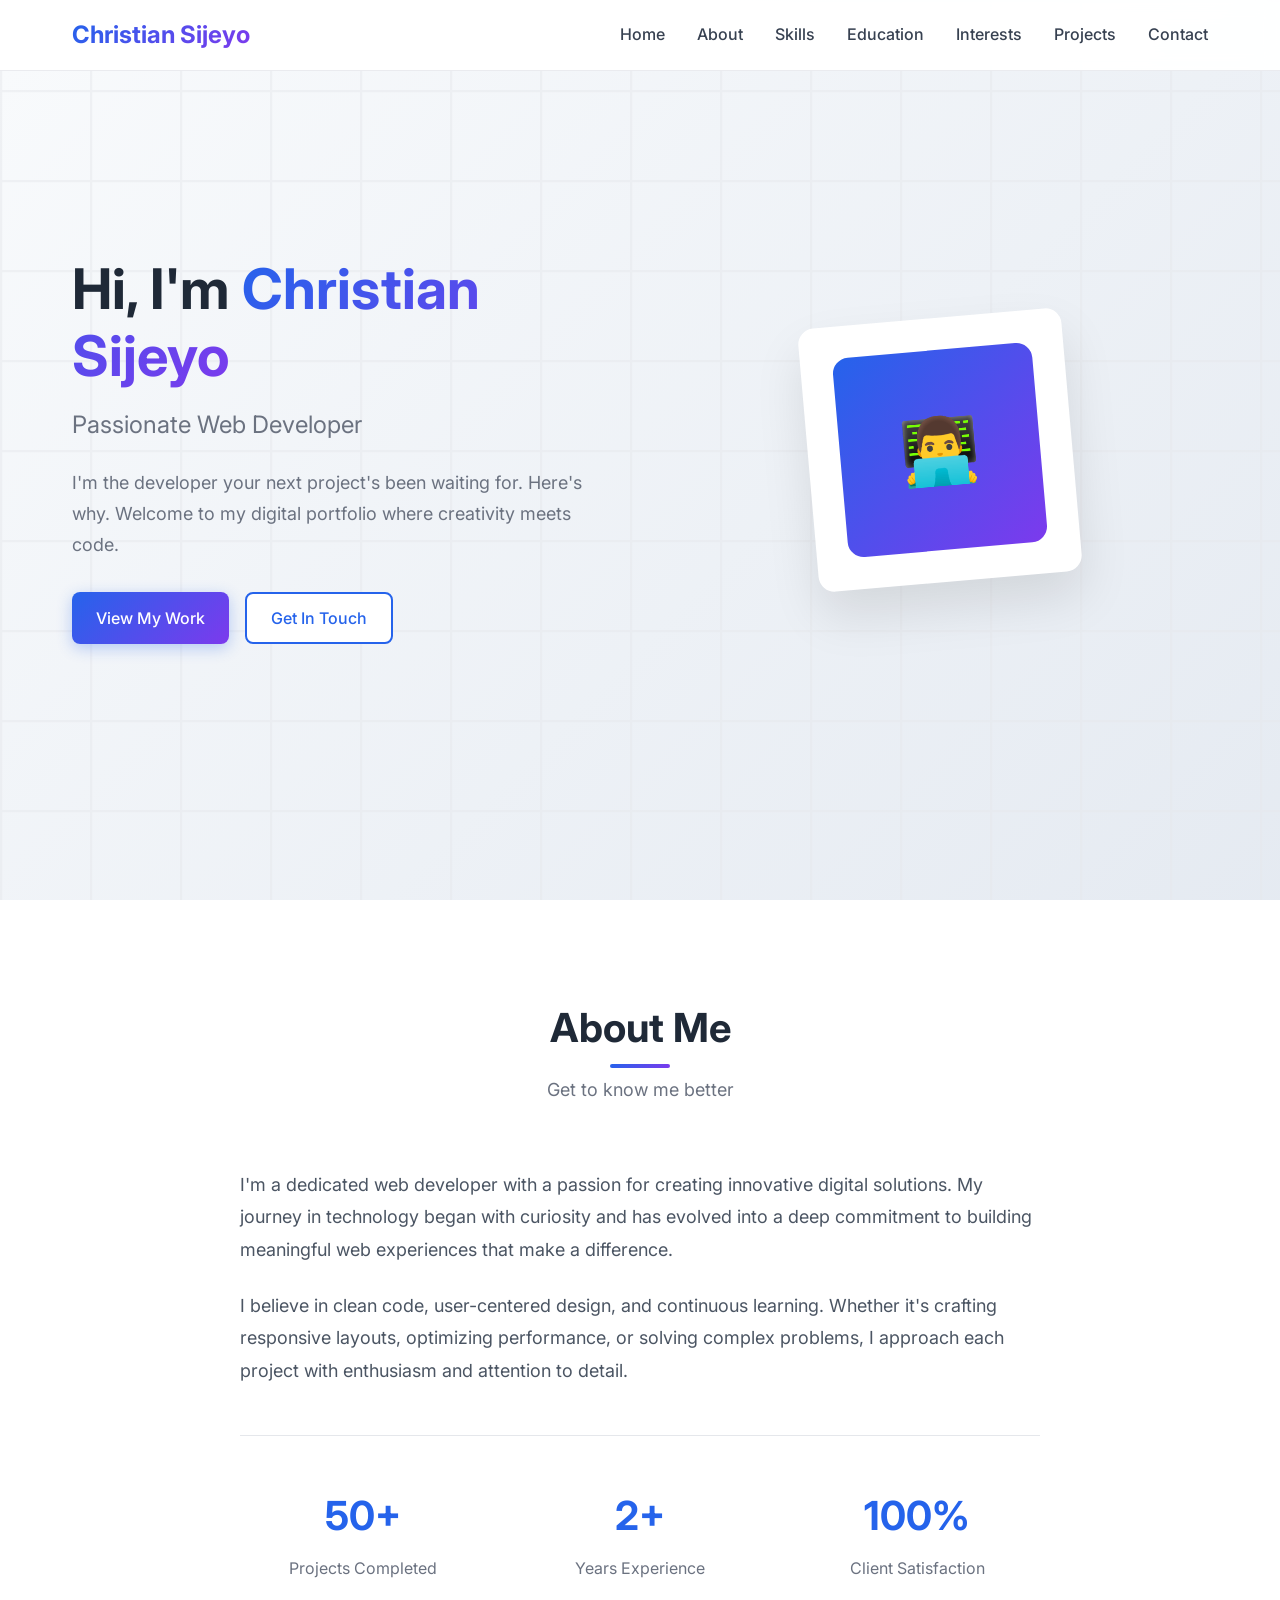
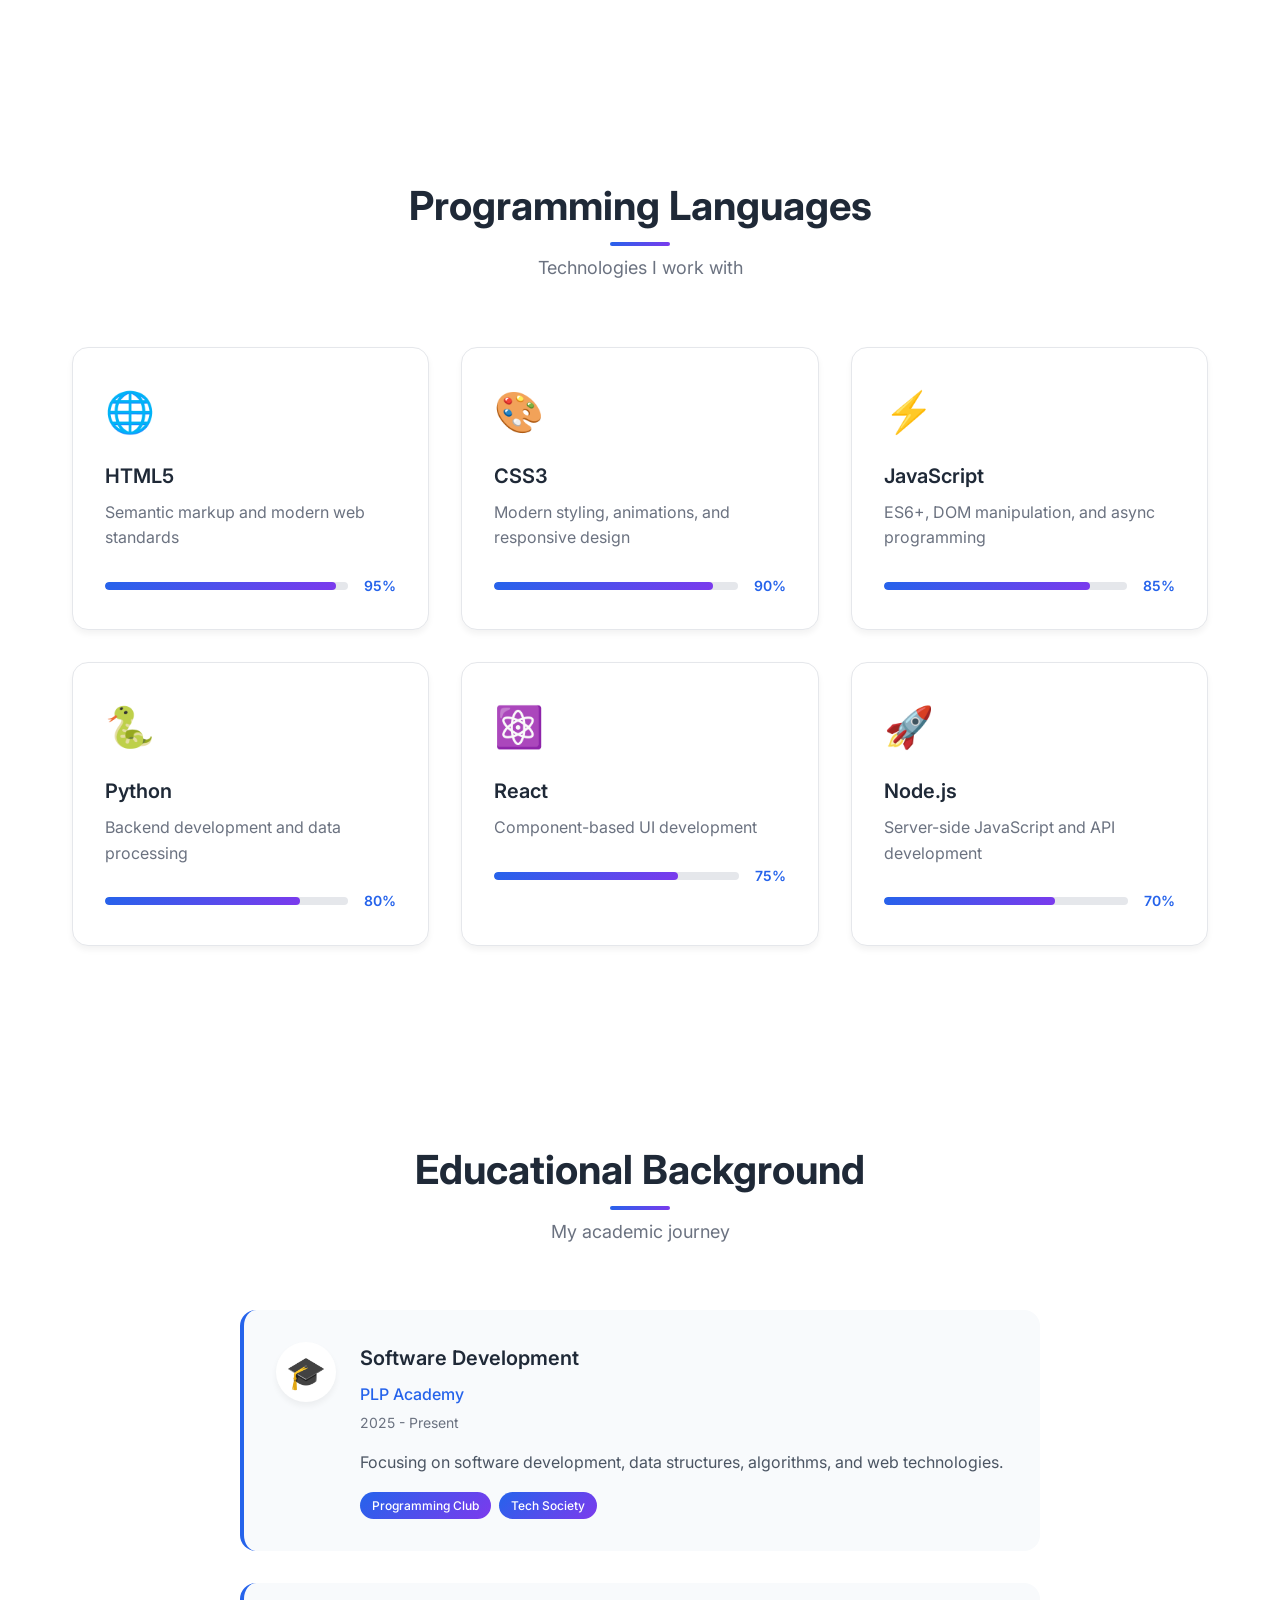
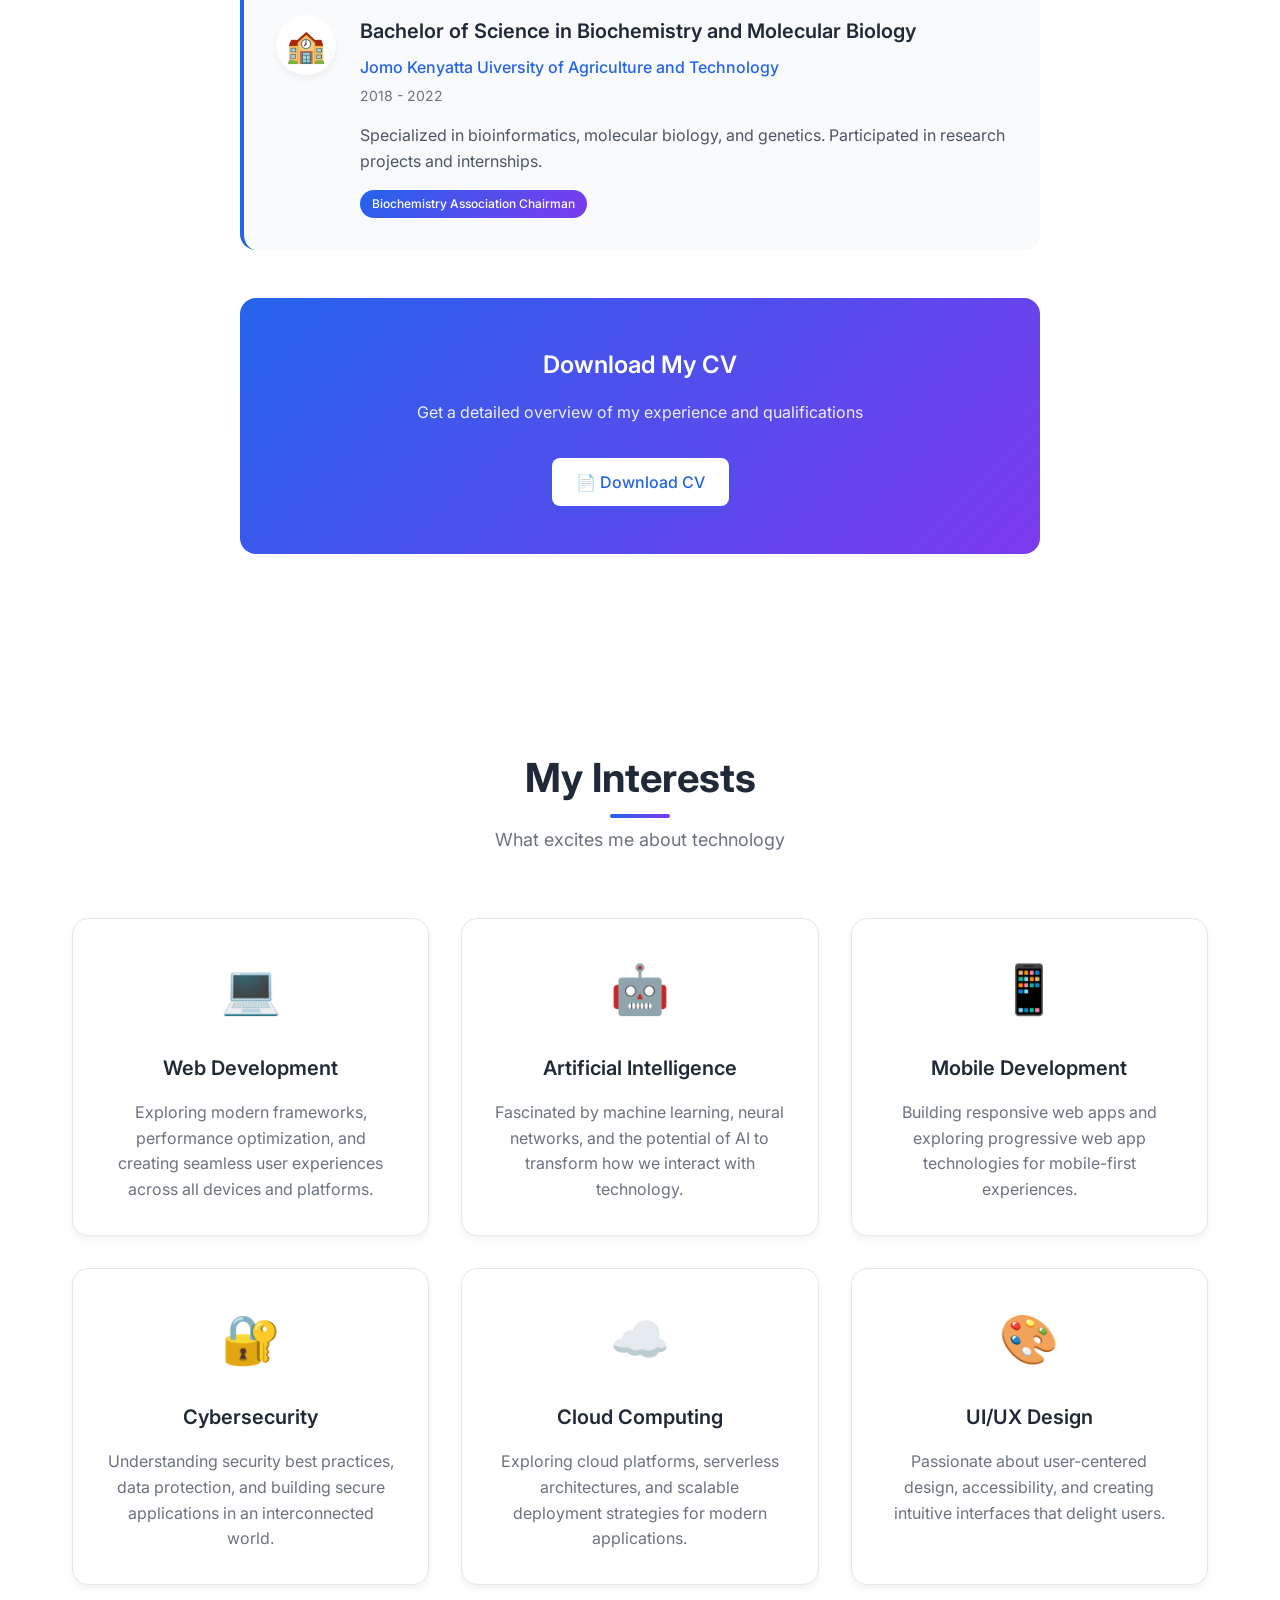
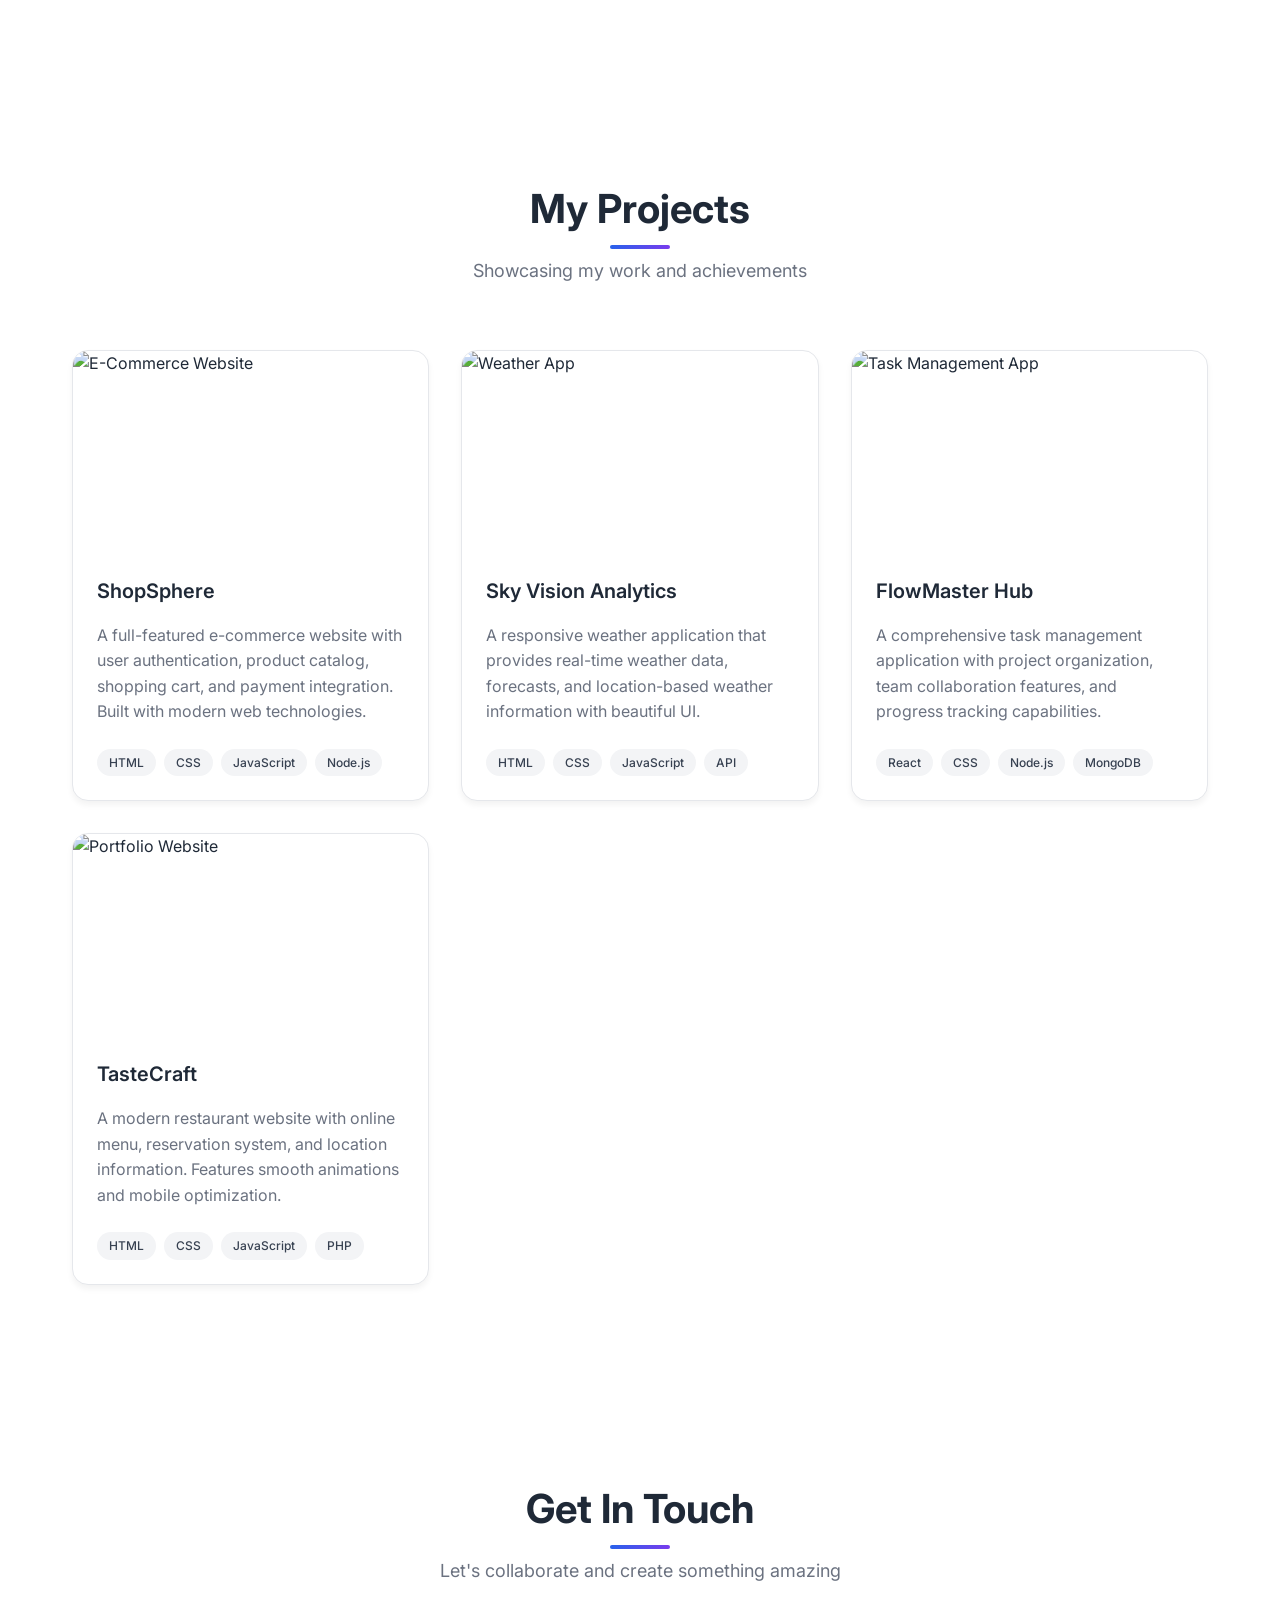
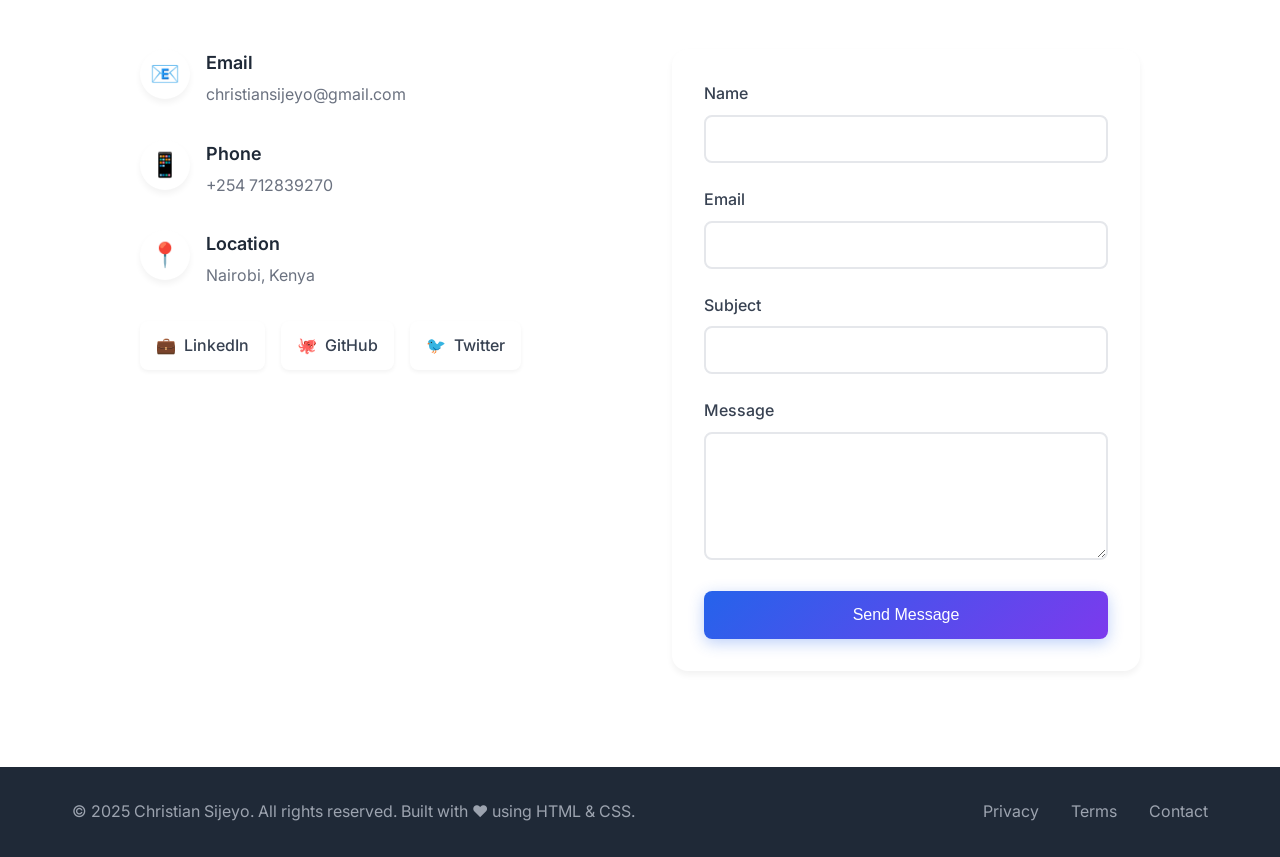
==== commit 0a277868: "Modified" ====
--- a/portfolio.html
+++ b/portfolio.html
@@ -211,7 +211,7 @@
                         <p class="education-school">PLP Academy</p>
                         <p class="education-year">2025 - Present</p>
                         <p class="education-description">
-                            Focused on software development, data structures, algorithms, and web technologies. 
+                            Focusing on software development, data structures, algorithms, and web technologies. 
                         </p>
                         <div class="education-highlights">
                             <span class="highlight-tag">Programming Club</span>
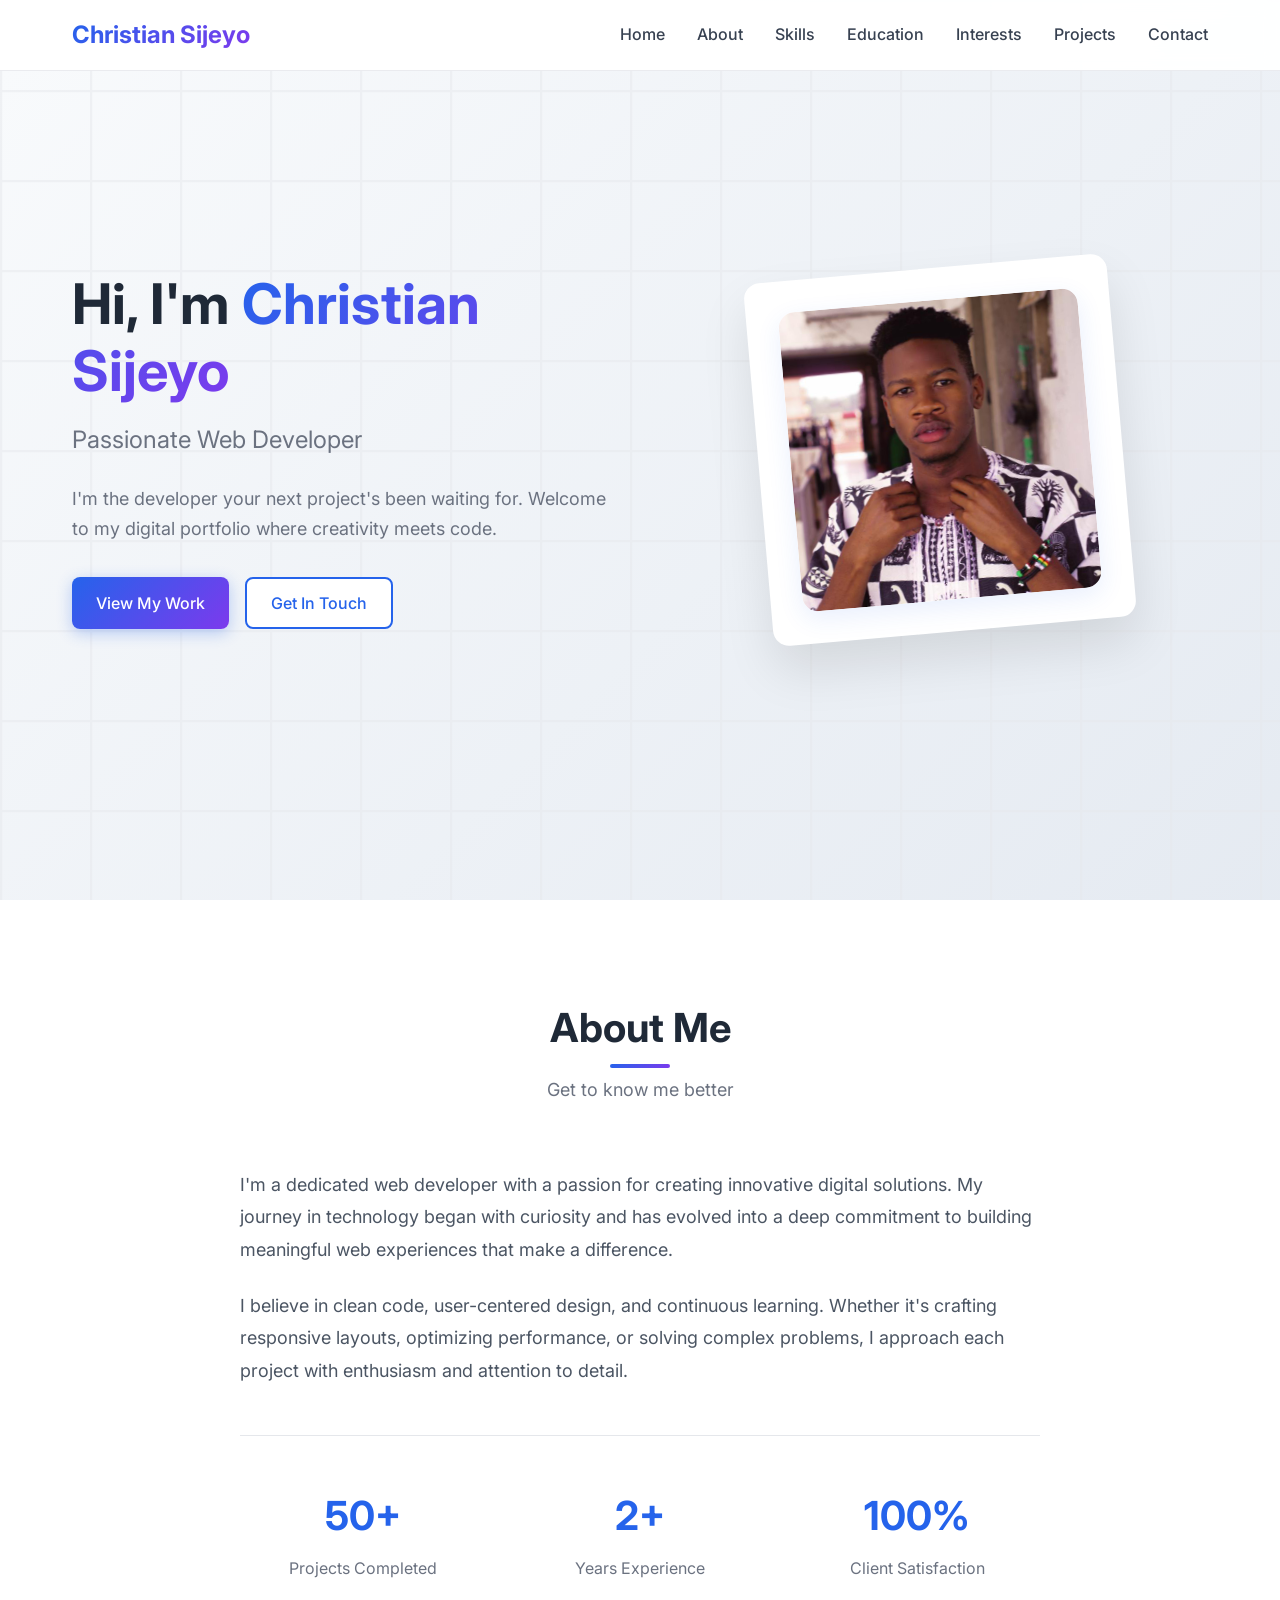
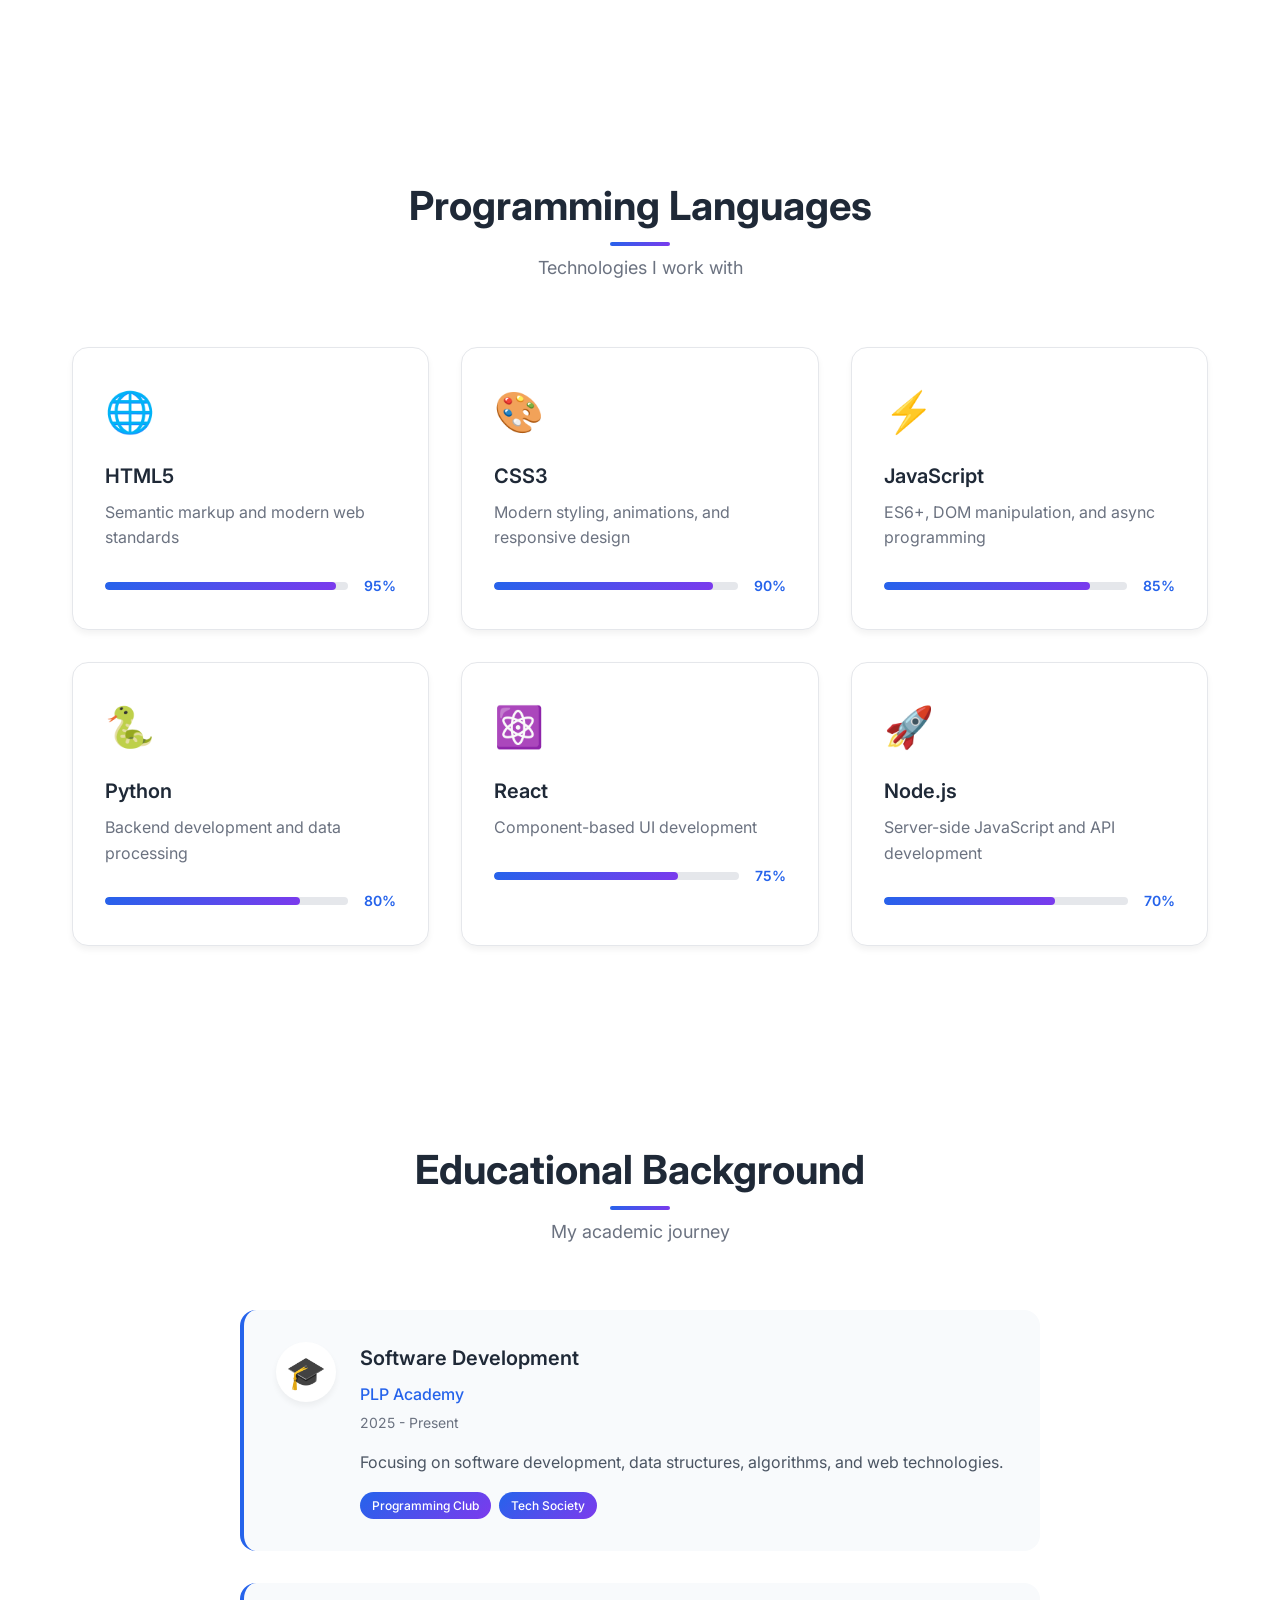
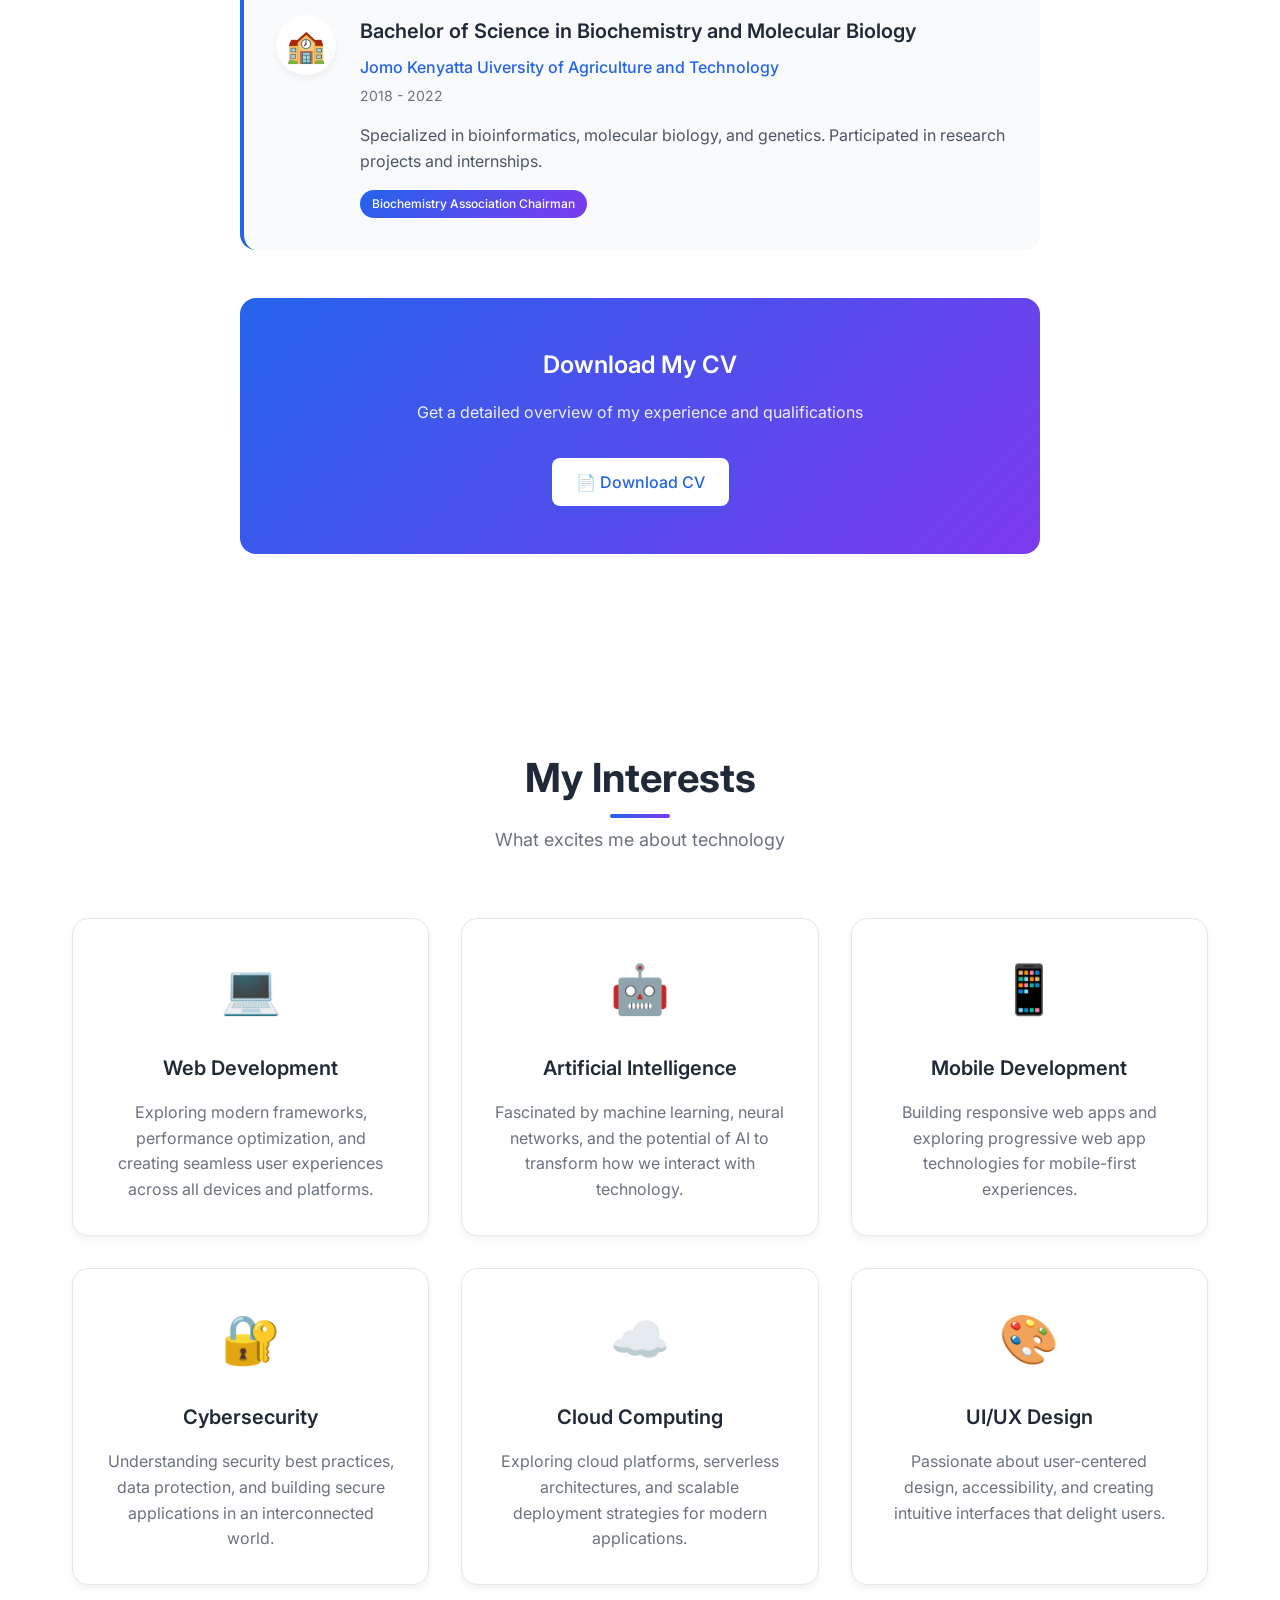
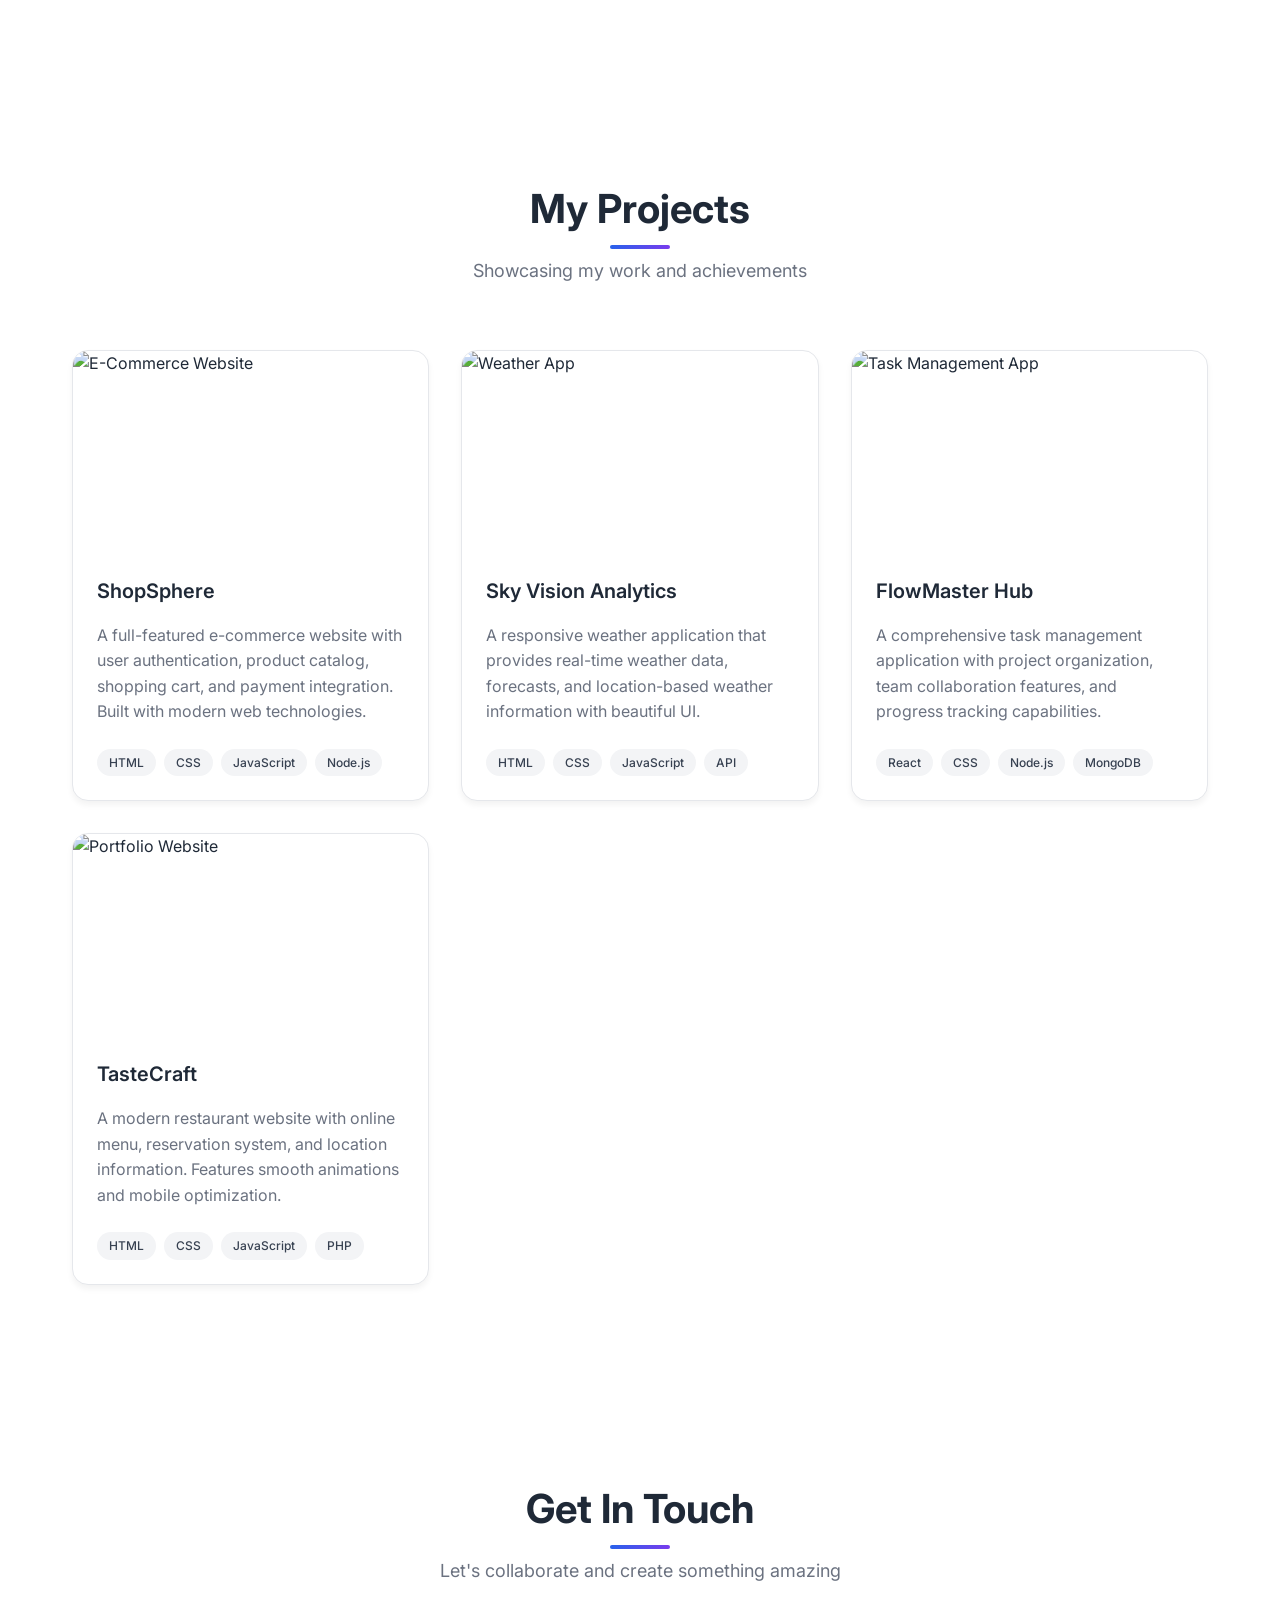
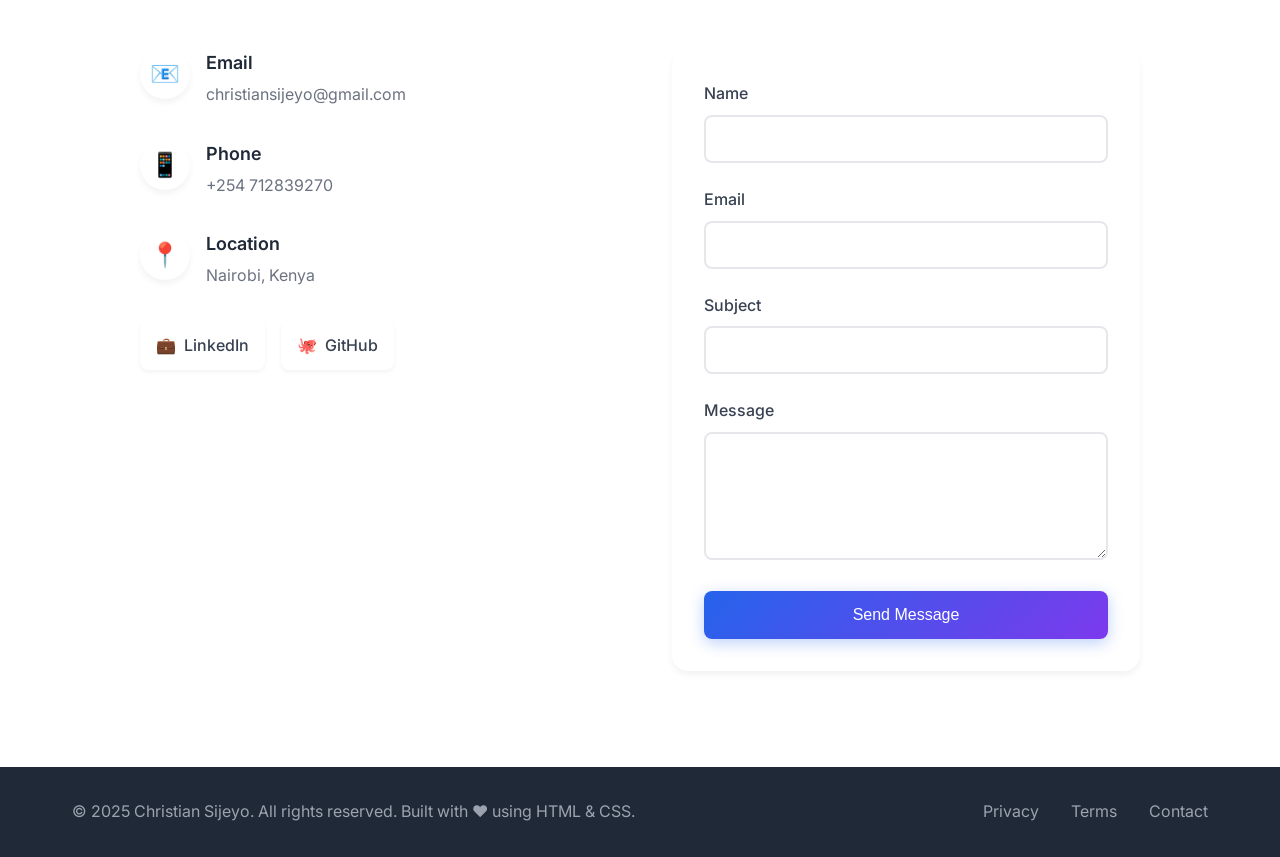
==== commit ba36dc0b: "Additional content commit" ====
--- a/portfolio.html
+++ b/portfolio.html
@@ -61,7 +61,7 @@
                     </h1>
                     <h2 class="hero-subtitle">Passionate Web Developer</h2>
                     <p class="hero-description">
-                        I'm the developer your next project's been waiting for. Here's why.                        
+                        I'm the developer your next project's been waiting for.                       
                         Welcome to my digital portfolio where creativity meets code.
                     </p>
                     <div class="hero-buttons">
@@ -71,9 +71,12 @@
                 </div>
                 <div class="hero-image">
                     <div class="profile-card">
-                        <div class="profile-placeholder">
-                            <div class="profile-icon">👨‍💻</div>
-                        </div>
+                                                <img 
+                            src="Profile_Photo.jpg" 
+                            alt="Christian Sijeyo Profile Photo" 
+                            class="profile-photo"
+                            style="width:300px; height:300px; object-fit:cover; border-radius:1rem; display:block;"
+                        >
                     </div>
                 </div>
             </div>
@@ -236,7 +239,7 @@
                 <div class="cv-download">
                     <h3 class="cv-title">Download My CV</h3>
                     <p class="cv-description">Get a detailed overview of my experience and qualifications</p>
-                    <a href="./cv.pdf" class="btn btn-primary" download="YourName_CV.pdf">
+                    <a href="./CS ODONGO  CV.pdf" class="btn btn-primary" download="CS ODONGO  CV.pdf">
                         📄 Download CV
                     </a>
                 </div>
@@ -459,15 +462,12 @@
                         </div>
                     </div>
                     <div class="social-links">
-                        <a href="#" class="social-link" target="_blank" rel="noopener">
+                        <a href="https://www.linkedin.com/in/christian-sijeyo-909b10350/" class="social-link" target="_blank" rel="noopener">
                             <span>💼</span> LinkedIn
                         </a>
-                        <a href="#" class="social-link" target="_blank" rel="noopener">
+                        <a href="https://github.com/Chris1tian" class="social-link" target="_blank" rel="noopener">
                             <span>🐙</span> GitHub
-                        </a>
-                        <a href="#" class="social-link" target="_blank" rel="noopener">
-                            <span>🐦</span> Twitter
-                        </a>
+                        </a>                        
                     </div>
                 </div>
                 <form class="contact-form" action="#" method="POST">
--- a/style.css
+++ b/style.css
@@ -274,7 +274,7 @@
 }
 
 .profile-card {
-    background: white;
+    background: rgb(255, 255, 255);
     padding: 2rem;
     border-radius: 1rem;
     box-shadow: 0 25px 50px rgba(0, 0, 0, 0.1);
@@ -287,8 +287,8 @@
 }
 
 .profile-placeholder {
-    width: 200px;
-    height: 200px;
+    width: 300px;
+    height: 300px;
     background: linear-gradient(135deg, #2563eb 0%, #7c3aed 100%);
     border-radius: 1rem;
     display: flex;
@@ -298,6 +298,15 @@
 
 .profile-icon {
     font-size: 4rem;
+}
+
+.profile-photo {
+    width: 300px;
+    height: 300px;
+    object-fit: cover;
+    border-radius: 1rem;
+    display: block;
+    box-shadow: 0 8px 24px rgba(37,99,235,0.10);
 }
 
 /* About Section */
